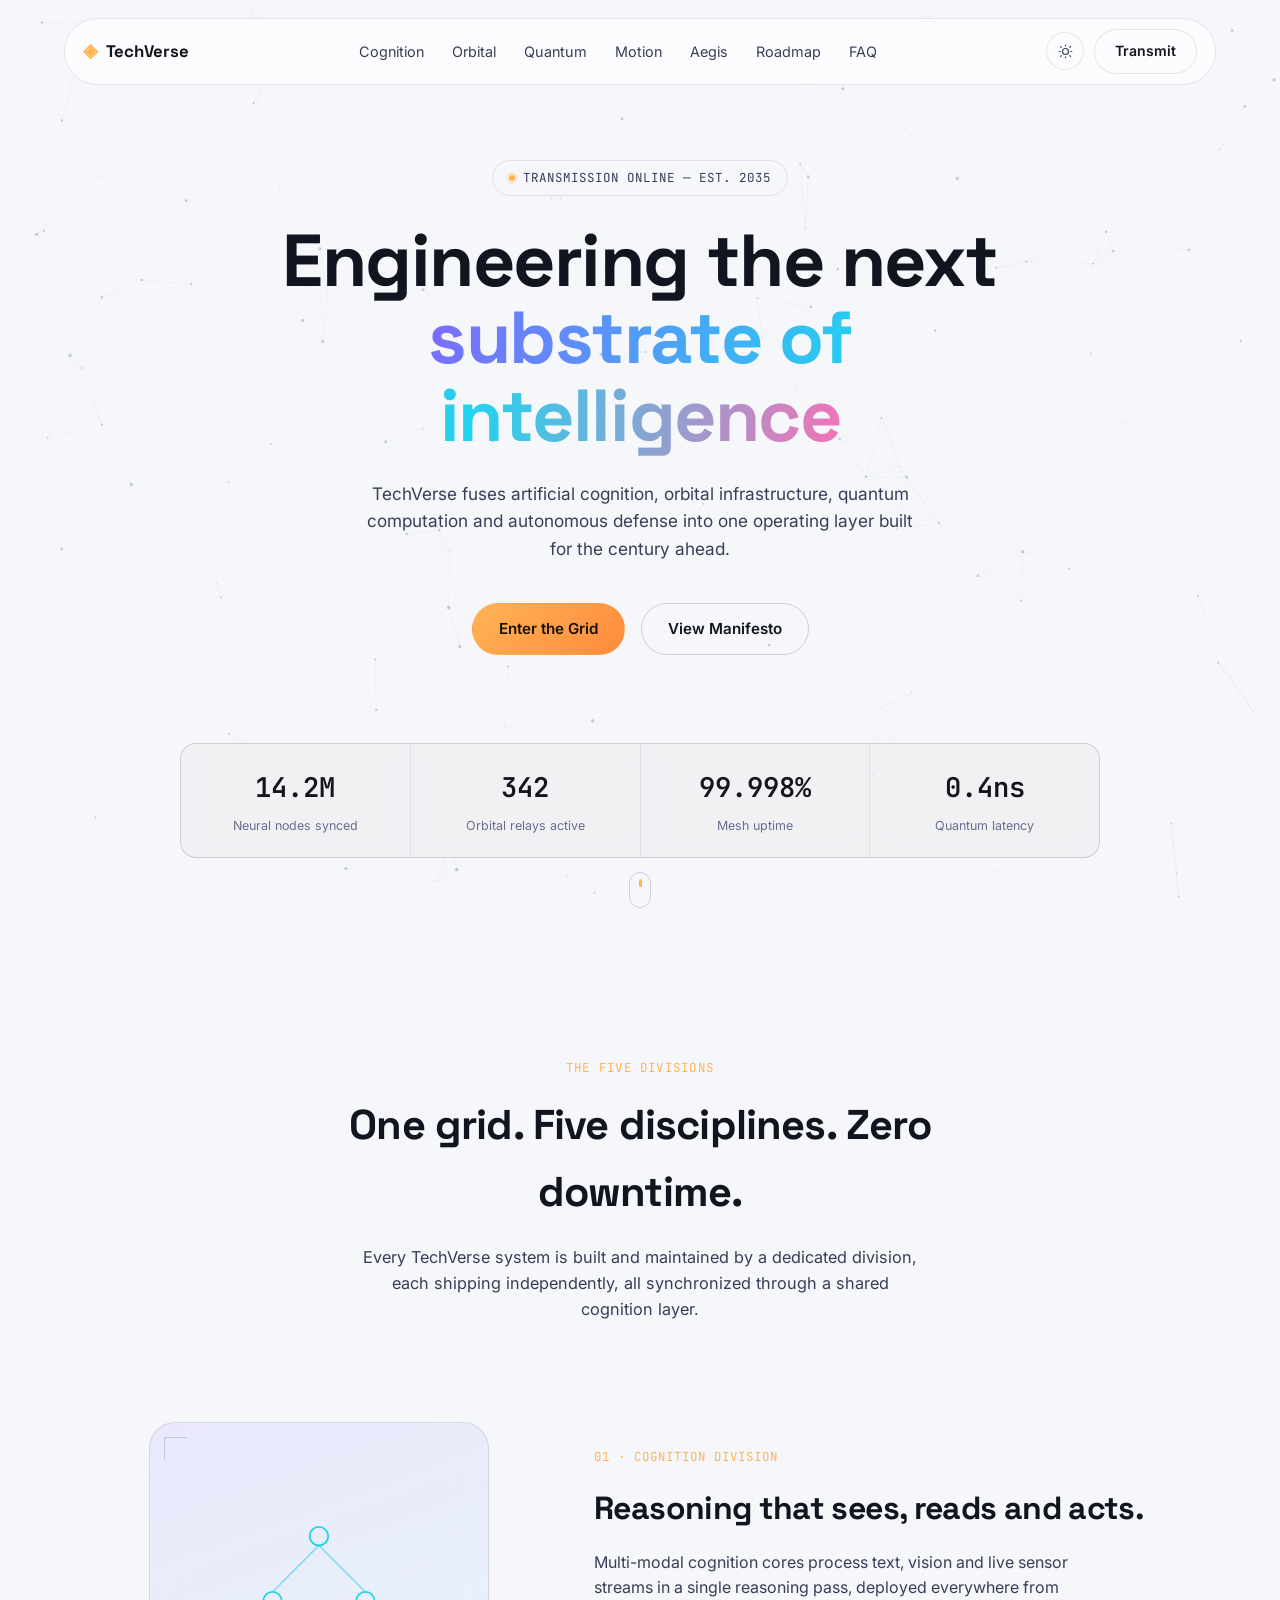
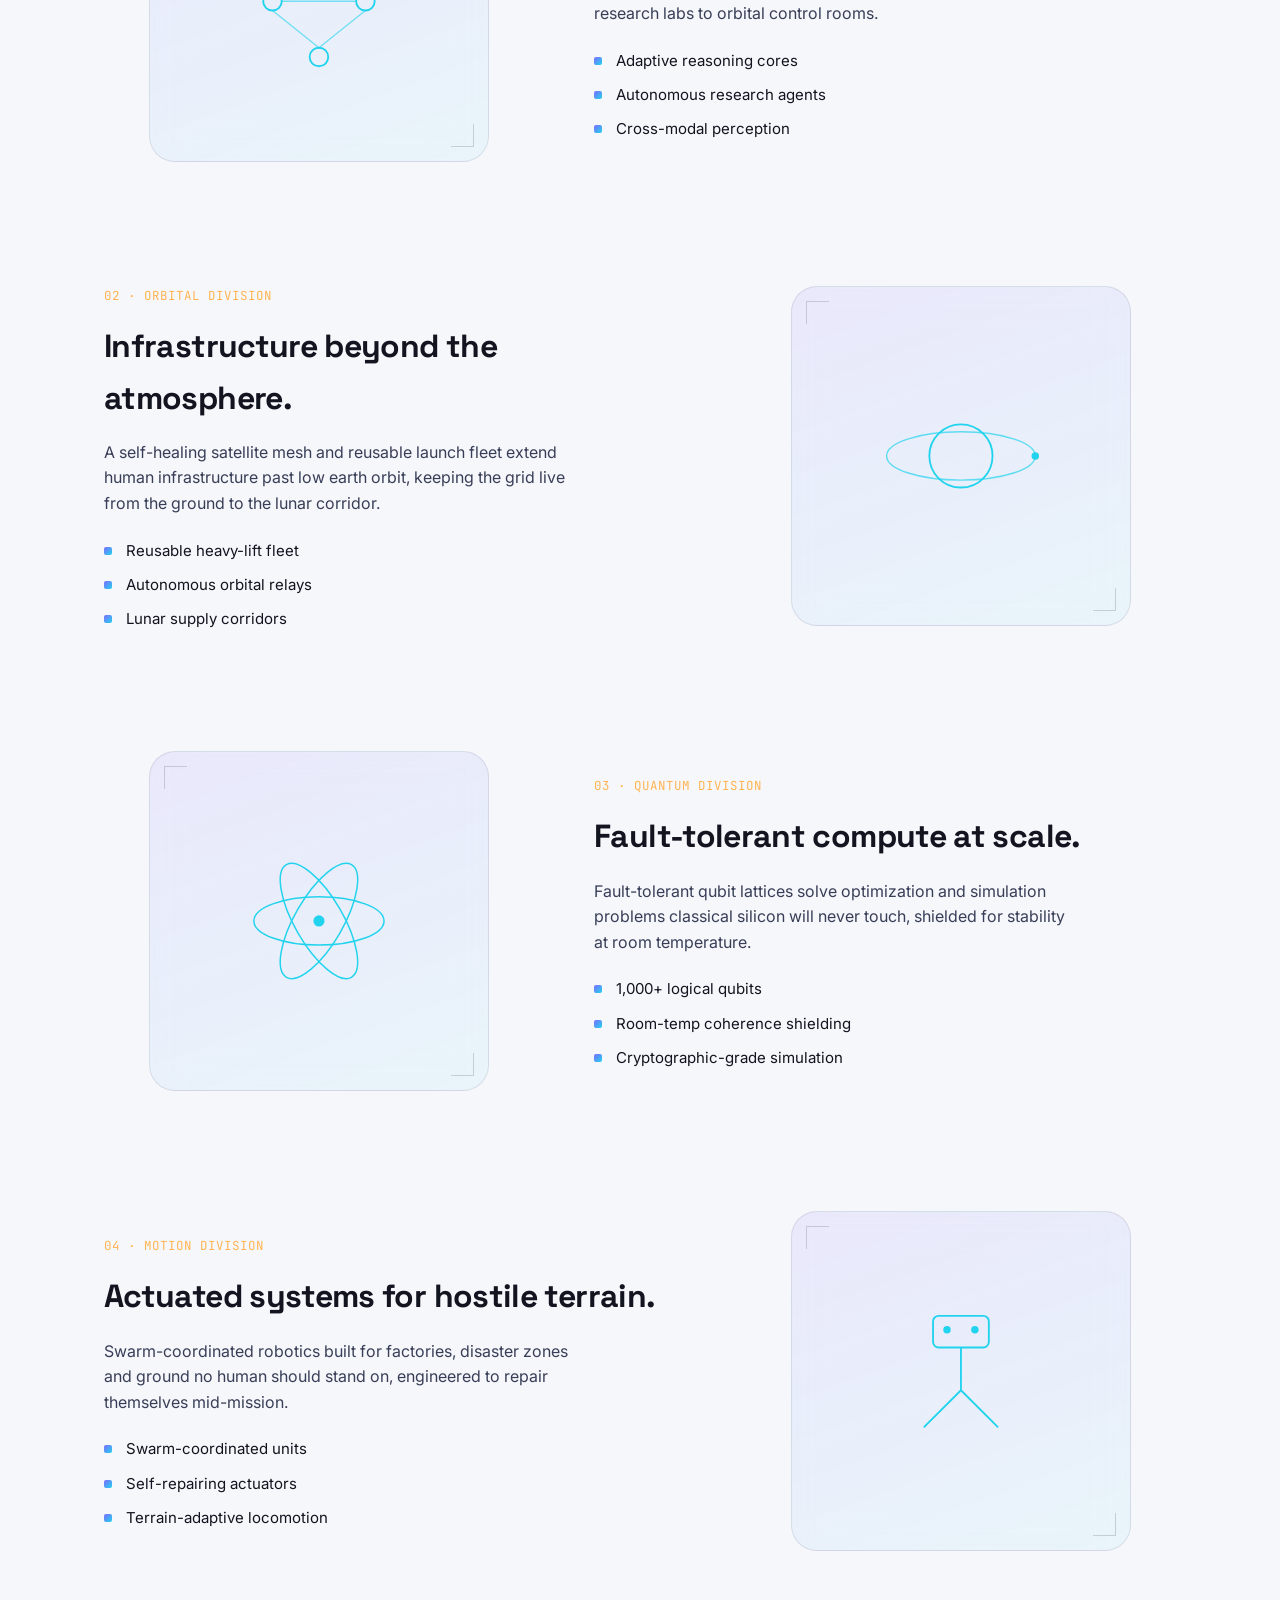
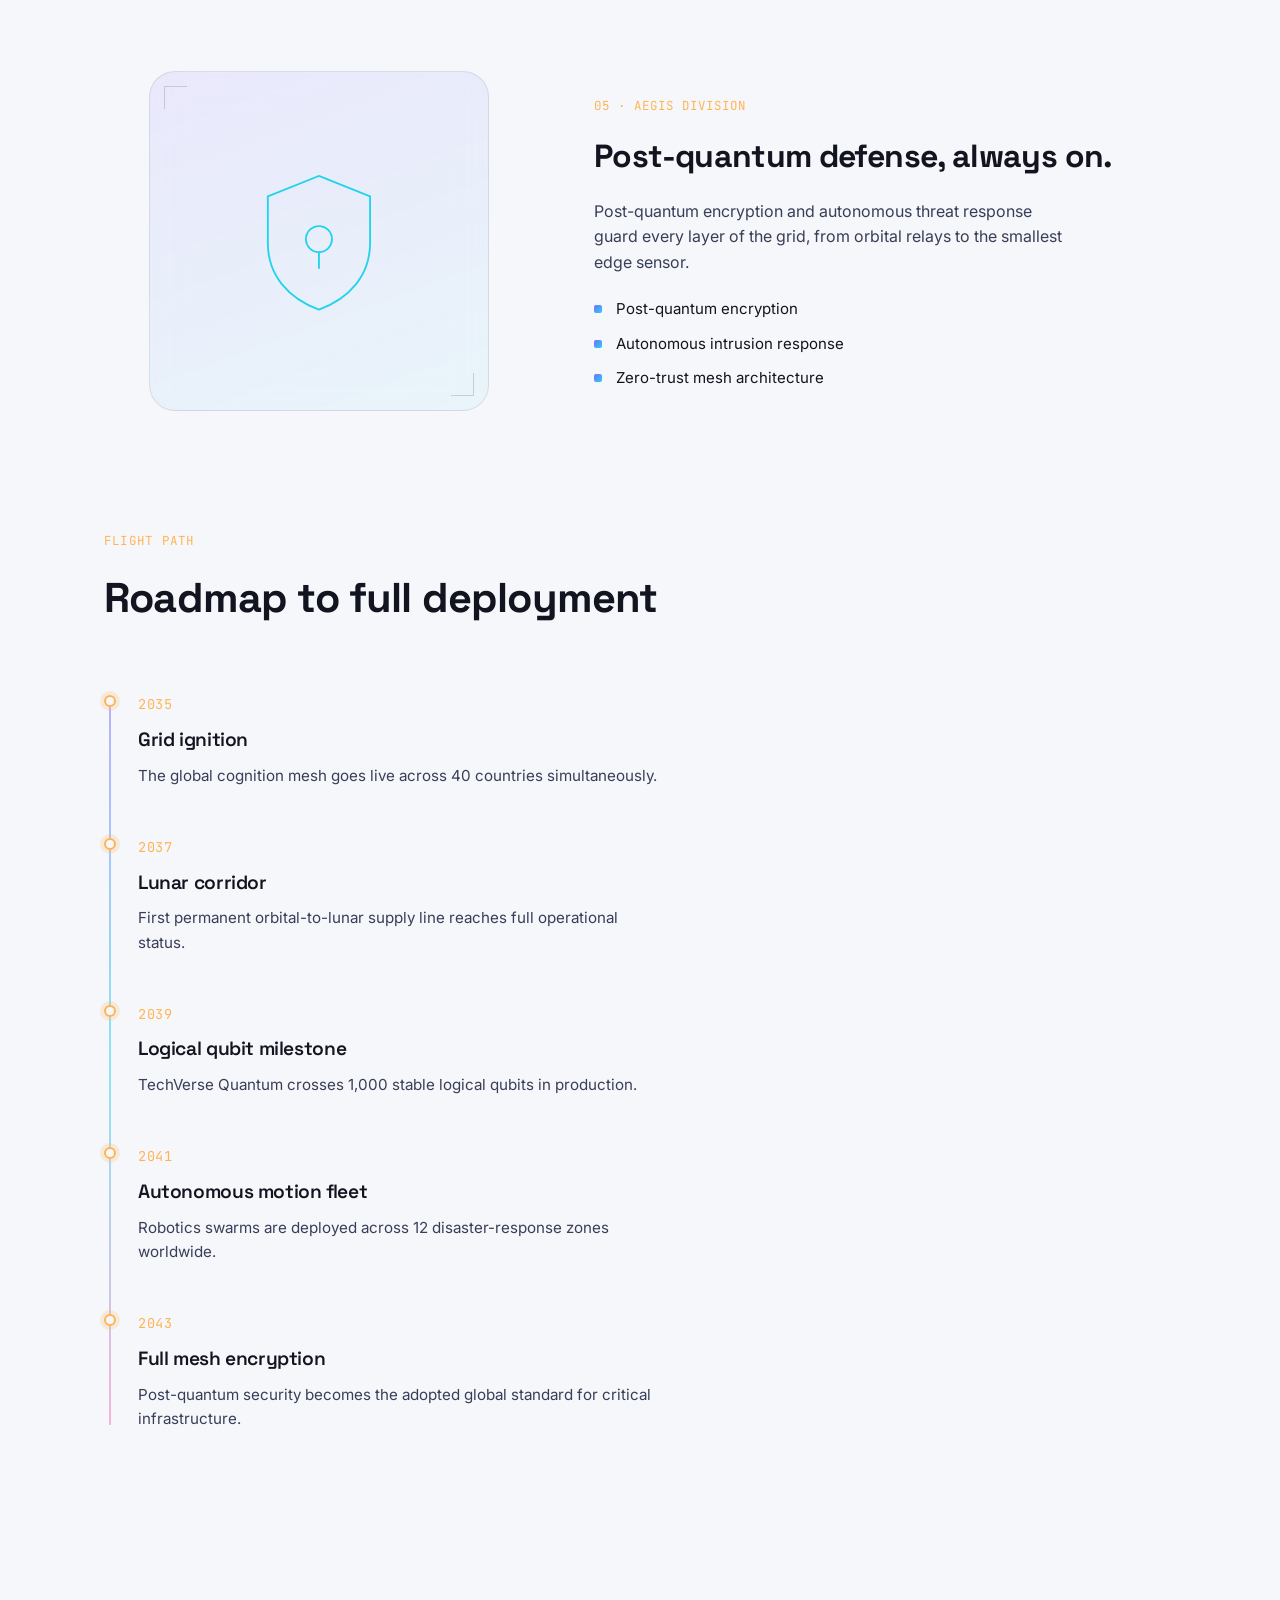
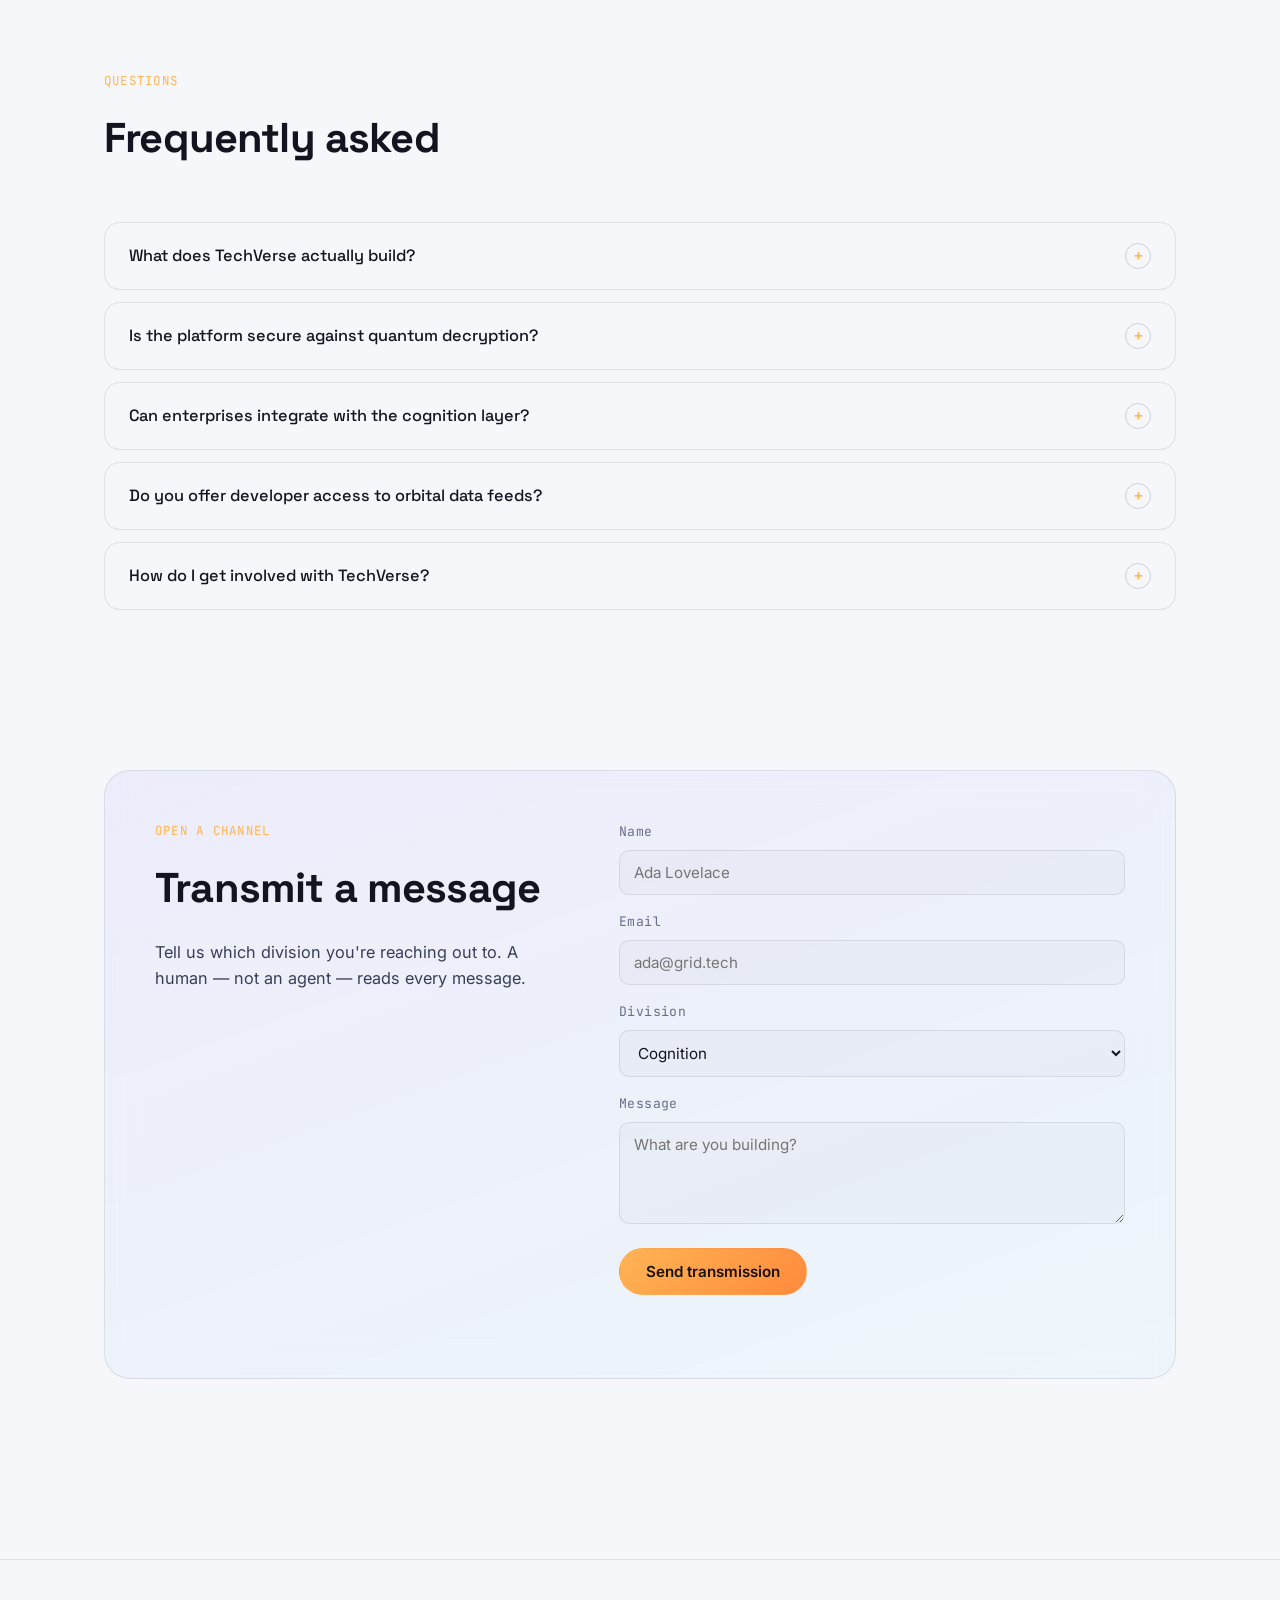
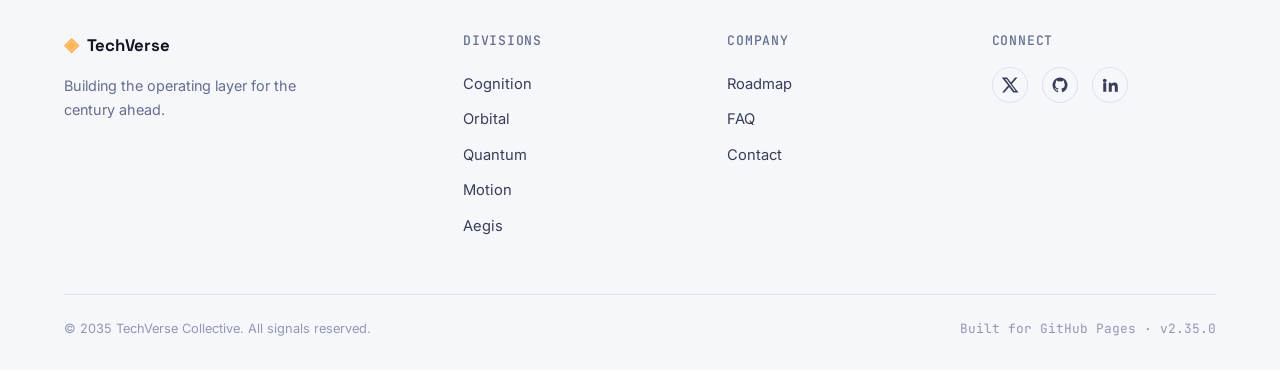
==== index.html @ e056f59a "Add files via upload" ====
<!DOCTYPE html>
<html lang="en">
<head>
<meta charset="UTF-8">
<meta name="viewport" content="width=device-width, initial-scale=1.0">
<title>TechVerse — Engineering the Next Substrate of Intelligence</title>
<meta name="description" content="TechVerse fuses artificial cognition, orbital infrastructure, quantum computing, robotics and cybersecurity into a single operating layer for the century ahead.">

<link rel="icon" href="data:image/svg+xml,<svg xmlns=%22http://www.w3.org/2000/svg%22 viewBox=%220 0 100 100%22><text y=%22.9em%22 font-size=%2290%22>◈</text></svg>">

<link rel="preconnect" href="https://fonts.googleapis.com">
<link rel="preconnect" href="https://fonts.gstatic.com" crossorigin>
<link href="https://fonts.googleapis.com/css2?family=Space+Grotesk:wght@400;500;600;700&family=Inter:wght@400;500;600;700&family=JetBrains+Mono:wght@400;500;600&display=swap" rel="stylesheet">

<link rel="stylesheet" href="style.css">
</head>
<body>

<!-- Backdrop canvas for ambient constellation field -->
<canvas id="field-canvas"></canvas>

<!-- ===================== NAV ===================== -->
<header class="nav" id="nav">
  <div class="nav__inner">
    <a href="#top" class="nav__logo">
      <span class="nav__logo-mark">◈</span>
      <span>TechVerse</span>
    </a>

    <nav class="nav__links" id="navLinks">
      <a href="#ai">Cognition</a>
      <a href="#space">Orbital</a>
      <a href="#quantum">Quantum</a>
      <a href="#robotics">Motion</a>
      <a href="#cyber">Aegis</a>
      <a href="#timeline">Roadmap</a>
      <a href="#faq">FAQ</a>
    </nav>

    <div class="nav__actions">
      <button class="theme-toggle" id="themeToggle" aria-label="Toggle light and dark mode" aria-pressed="false">
        <svg class="icon-sun" viewBox="0 0 24 24" fill="none" stroke="currentColor" stroke-width="1.6"><circle cx="12" cy="12" r="4.2"/><path d="M12 2.5v2.6M12 18.9v2.6M4.6 4.6l1.8 1.8M17.6 17.6l1.8 1.8M2.5 12h2.6M18.9 12h2.6M4.6 19.4l1.8-1.8M17.6 6.4l1.8-1.8"/></svg>
        <svg class="icon-moon" viewBox="0 0 24 24" fill="none" stroke="currentColor" stroke-width="1.6"><path d="M20 14.5A8.5 8.5 0 1 1 9.5 4a7 7 0 0 0 10.5 10.5Z"/></svg>
      </button>
      <a href="#contact" class="btn btn--ghost nav__cta">Transmit</a>
      <button class="nav__burger" id="navBurger" aria-label="Open menu" aria-expanded="false">
        <span></span><span></span><span></span>
      </button>
    </div>
  </div>
</header>

<main id="top">

  <!-- ===================== HERO ===================== -->
  <section class="hero" id="hero">
    <div class="hero__inner">
      <p class="eyebrow" data-reveal>
        <span class="eyebrow__dot"></span> Transmission online — Est. 2035
      </p>
      <h1 class="hero__title" data-reveal>
        Engineering the next<br>
        <span class="hero__title-grad">substrate of intelligence</span>
      </h1>
      <p class="hero__sub" data-reveal>
        TechVerse fuses artificial cognition, orbital infrastructure, quantum
        computation and autonomous defense into one operating layer built
        for the century ahead.
      </p>
      <div class="hero__cta-row" data-reveal>
        <a href="#contact" class="btn btn--primary">Enter the Grid</a>
        <a href="#timeline" class="btn btn--outline">View Manifesto</a>
      </div>
    </div>

    <div class="readout" data-reveal aria-label="Live network statistics">
      <div class="readout__item">
        <span class="readout__value" data-counter data-target="14.2" data-decimals="1" data-suffix="M">0</span>
        <span class="readout__label">Neural nodes synced</span>
      </div>
      <div class="readout__item">
        <span class="readout__value" data-counter data-target="342" data-suffix="">0</span>
        <span class="readout__label">Orbital relays active</span>
      </div>
      <div class="readout__item">
        <span class="readout__value" data-counter data-target="99.998" data-decimals="3" data-suffix="%">0</span>
        <span class="readout__label">Mesh uptime</span>
      </div>
      <div class="readout__item">
        <span class="readout__value" data-counter data-target="0.4" data-decimals="1" data-suffix="ns">0</span>
        <span class="readout__label">Quantum latency</span>
      </div>
    </div>

    <a href="#ai" class="scroll-cue" aria-label="Scroll to content"><span></span></a>
  </section>

  <!-- ===================== DIVISIONS INTRO ===================== -->
  <section class="section section--intro">
    <p class="section__eyebrow" data-reveal>The five divisions</p>
    <h2 class="section__title" data-reveal>One grid. Five disciplines. Zero downtime.</h2>
    <p class="section__desc" data-reveal>
      Every TechVerse system is built and maintained by a dedicated division,
      each shipping independently, all synchronized through a shared
      cognition layer.
    </p>
  </section>

  <!-- ===================== AI ===================== -->
  <section class="division" id="ai">
    <div class="division__media" data-reveal aria-hidden="true">
      <div class="hud-frame">
        <svg viewBox="0 0 200 200" class="hud-icon">
          <circle cx="100" cy="40" r="10" stroke="currentColor" fill="none" stroke-width="2"/>
          <circle cx="50" cy="110" r="10" stroke="currentColor" fill="none" stroke-width="2"/>
          <circle cx="150" cy="110" r="10" stroke="currentColor" fill="none" stroke-width="2"/>
          <circle cx="100" cy="170" r="10" stroke="currentColor" fill="none" stroke-width="2"/>
          <path d="M100 50 L50 100 M100 50 L150 100 M50 120 L100 160 M150 120 L100 160 M60 110 L140 110" stroke="currentColor" stroke-width="1.5" opacity="0.6"/>
        </svg>
      </div>
    </div>
    <div class="division__content" data-reveal>
      <span class="division__tag">01 · Cognition Division</span>
      <h3 class="division__title">Reasoning that sees, reads and acts.</h3>
      <p class="division__desc">
        Multi-modal cognition cores process text, vision and live sensor
        streams in a single reasoning pass, deployed everywhere from
        research labs to orbital control rooms.
      </p>
      <ul class="division__list">
        <li>Adaptive reasoning cores</li>
        <li>Autonomous research agents</li>
        <li>Cross-modal perception</li>
      </ul>
    </div>
  </section>

  <!-- ===================== SPACE ===================== -->
  <section class="division division--reverse" id="space">
    <div class="division__media" data-reveal aria-hidden="true">
      <div class="hud-frame">
        <svg viewBox="0 0 200 200" class="hud-icon">
          <circle cx="100" cy="100" r="34" stroke="currentColor" fill="none" stroke-width="2"/>
          <ellipse cx="100" cy="100" rx="80" ry="26" stroke="currentColor" fill="none" stroke-width="1.5" opacity="0.7"/>
          <circle cx="180" cy="100" r="4" fill="currentColor"/>
        </svg>
      </div>
    </div>
    <div class="division__content" data-reveal>
      <span class="division__tag">02 · Orbital Division</span>
      <h3 class="division__title">Infrastructure beyond the atmosphere.</h3>
      <p class="division__desc">
        A self-healing satellite mesh and reusable launch fleet extend
        human infrastructure past low earth orbit, keeping the grid live
        from the ground to the lunar corridor.
      </p>
      <ul class="division__list">
        <li>Reusable heavy-lift fleet</li>
        <li>Autonomous orbital relays</li>
        <li>Lunar supply corridors</li>
      </ul>
    </div>
  </section>

  <!-- ===================== QUANTUM ===================== -->
  <section class="division" id="quantum">
    <div class="division__media" data-reveal aria-hidden="true">
      <div class="hud-frame">
        <svg viewBox="0 0 200 200" class="hud-icon">
          <circle cx="100" cy="100" r="6" fill="currentColor"/>
          <ellipse cx="100" cy="100" rx="70" ry="26" stroke="currentColor" fill="none" stroke-width="1.6"/>
          <ellipse cx="100" cy="100" rx="70" ry="26" stroke="currentColor" fill="none" stroke-width="1.6" transform="rotate(60 100 100)"/>
          <ellipse cx="100" cy="100" rx="70" ry="26" stroke="currentColor" fill="none" stroke-width="1.6" transform="rotate(120 100 100)"/>
        </svg>
      </div>
    </div>
    <div class="division__content" data-reveal>
      <span class="division__tag">03 · Quantum Division</span>
      <h3 class="division__title">Fault-tolerant compute at scale.</h3>
      <p class="division__desc">
        Fault-tolerant qubit lattices solve optimization and simulation
        problems classical silicon will never touch, shielded for
        stability at room temperature.
      </p>
      <ul class="division__list">
        <li>1,000+ logical qubits</li>
        <li>Room-temp coherence shielding</li>
        <li>Cryptographic-grade simulation</li>
      </ul>
    </div>
  </section>

  <!-- ===================== ROBOTICS ===================== -->
  <section class="division division--reverse" id="robotics">
    <div class="division__media" data-reveal aria-hidden="true">
      <div class="hud-frame">
        <svg viewBox="0 0 200 200" class="hud-icon">
          <rect x="70" y="30" width="60" height="34" rx="6" stroke="currentColor" fill="none" stroke-width="2"/>
          <line x1="100" y1="64" x2="100" y2="110" stroke="currentColor" stroke-width="2"/>
          <line x1="100" y1="110" x2="60" y2="150" stroke="currentColor" stroke-width="2"/>
          <line x1="100" y1="110" x2="140" y2="150" stroke="currentColor" stroke-width="2"/>
          <circle cx="85" cy="45" r="4" fill="currentColor"/>
          <circle cx="115" cy="45" r="4" fill="currentColor"/>
        </svg>
      </div>
    </div>
    <div class="division__content" data-reveal>
      <span class="division__tag">04 · Motion Division</span>
      <h3 class="division__title">Actuated systems for hostile terrain.</h3>
      <p class="division__desc">
        Swarm-coordinated robotics built for factories, disaster zones and
        ground no human should stand on, engineered to repair themselves
        mid-mission.
      </p>
      <ul class="division__list">
        <li>Swarm-coordinated units</li>
        <li>Self-repairing actuators</li>
        <li>Terrain-adaptive locomotion</li>
      </ul>
    </div>
  </section>

  <!-- ===================== CYBER ===================== -->
  <section class="division" id="cyber">
    <div class="division__media" data-reveal aria-hidden="true">
      <div class="hud-frame">
        <svg viewBox="0 0 200 200" class="hud-icon">
          <path d="M100 30 L155 52 V102 C155 138 132 162 100 174 C68 162 45 138 45 102 V52 Z" stroke="currentColor" fill="none" stroke-width="2"/>
          <circle cx="100" cy="98" r="14" stroke="currentColor" fill="none" stroke-width="2"/>
          <line x1="100" y1="112" x2="100" y2="130" stroke="currentColor" stroke-width="2"/>
        </svg>
      </div>
    </div>
    <div class="division__content" data-reveal>
      <span class="division__tag">05 · Aegis Division</span>
      <h3 class="division__title">Post-quantum defense, always on.</h3>
      <p class="division__desc">
        Post-quantum encryption and autonomous threat response guard every
        layer of the grid, from orbital relays to the smallest edge
        sensor.
      </p>
      <ul class="division__list">
        <li>Post-quantum encryption</li>
        <li>Autonomous intrusion response</li>
        <li>Zero-trust mesh architecture</li>
      </ul>
    </div>
  </section>

  <!-- ===================== TIMELINE ===================== -->
  <section class="section timeline-section" id="timeline">
    <p class="section__eyebrow" data-reveal>Flight path</p>
    <h2 class="section__title" data-reveal>Roadmap to full deployment</h2>

    <div class="timeline">
      <div class="timeline__line" aria-hidden="true"></div>

      <div class="timeline__item" data-reveal>
        <div class="timeline__node"></div>
        <span class="timeline__year">2035</span>
        <h3 class="timeline__title">Grid ignition</h3>
        <p class="timeline__desc">The global cognition mesh goes live across 40 countries simultaneously.</p>
      </div>

      <div class="timeline__item" data-reveal>
        <div class="timeline__node"></div>
        <span class="timeline__year">2037</span>
        <h3 class="timeline__title">Lunar corridor</h3>
        <p class="timeline__desc">First permanent orbital-to-lunar supply line reaches full operational status.</p>
      </div>

      <div class="timeline__item" data-reveal>
        <div class="timeline__node"></div>
        <span class="timeline__year">2039</span>
        <h3 class="timeline__title">Logical qubit milestone</h3>
        <p class="timeline__desc">TechVerse Quantum crosses 1,000 stable logical qubits in production.</p>
      </div>

      <div class="timeline__item" data-reveal>
        <div class="timeline__node"></div>
        <span class="timeline__year">2041</span>
        <h3 class="timeline__title">Autonomous motion fleet</h3>
        <p class="timeline__desc">Robotics swarms are deployed across 12 disaster-response zones worldwide.</p>
      </div>

      <div class="timeline__item" data-reveal>
        <div class="timeline__node"></div>
        <span class="timeline__year">2043</span>
        <h3 class="timeline__title">Full mesh encryption</h3>
        <p class="timeline__desc">Post-quantum security becomes the adopted global standard for critical infrastructure.</p>
      </div>
    </div>
  </section>

  <!-- ===================== FAQ ===================== -->
  <section class="section faq-section" id="faq">
    <p class="section__eyebrow" data-reveal>Questions</p>
    <h2 class="section__title" data-reveal>Frequently asked</h2>

    <div class="faq-list" data-reveal>
      <div class="faq-item">
        <button class="faq-item__q">
          <span>What does TechVerse actually build?</span>
          <span class="faq-item__icon">+</span>
        </button>
        <div class="faq-item__a">
          <p>Five product divisions — cognition systems, orbital infrastructure, quantum compute, robotics and autonomous cybersecurity — unified under one shared operating mesh.</p>
        </div>
      </div>

      <div class="faq-item">
        <button class="faq-item__q">
          <span>Is the platform secure against quantum decryption?</span>
          <span class="faq-item__icon">+</span>
        </button>
        <div class="faq-item__a">
          <p>Yes. Every layer of the grid runs on post-quantum cryptographic standards, monitored continuously by the Aegis Division's autonomous response systems.</p>
        </div>
      </div>

      <div class="faq-item">
        <button class="faq-item__q">
          <span>Can enterprises integrate with the cognition layer?</span>
          <span class="faq-item__icon">+</span>
        </button>
        <div class="faq-item__a">
          <p>Enterprise integration is available through a dedicated onboarding track. Reach out through the contact form below and a division lead will follow up.</p>
        </div>
      </div>

      <div class="faq-item">
        <button class="faq-item__q">
          <span>Do you offer developer access to orbital data feeds?</span>
          <span class="faq-item__icon">+</span>
        </button>
        <div class="faq-item__a">
          <p>Selected orbital telemetry feeds are opened to research partners on a rolling basis. Include your use case in the message field when you contact us.</p>
        </div>
      </div>

      <div class="faq-item">
        <button class="faq-item__q">
          <span>How do I get involved with TechVerse?</span>
          <span class="faq-item__icon">+</span>
        </button>
        <div class="faq-item__a">
          <p>Start with the transmission form below. Tell us which division interests you most and someone from that team will respond directly.</p>
        </div>
      </div>
    </div>
  </section>

  <!-- ===================== CONTACT ===================== -->
  <section class="section contact-section" id="contact">
    <div class="contact-card" data-reveal>
      <div class="contact-card__intro">
        <p class="section__eyebrow">Open a channel</p>
        <h2 class="section__title">Transmit a message</h2>
        <p class="section__desc">
          Tell us which division you're reaching out to. A human — not an
          agent — reads every message.
        </p>
      </div>

      <form class="contact-form" id="contactForm" novalidate>
        <div class="form-row">
          <label for="name">Name</label>
          <input type="text" id="name" name="name" placeholder="Ada Lovelace" required>
        </div>
        <div class="form-row">
          <label for="email">Email</label>
          <input type="email" id="email" name="email" placeholder="ada@grid.tech" required>
        </div>
        <div class="form-row">
          <label for="division">Division</label>
          <select id="division" name="division">
            <option>Cognition</option>
            <option>Orbital</option>
            <option>Quantum</option>
            <option>Motion</option>
            <option>Aegis</option>
            <option>General inquiry</option>
          </select>
        </div>
        <div class="form-row">
          <label for="message">Message</label>
          <textarea id="message" name="message" rows="4" placeholder="What are you building?" required></textarea>
        </div>
        <button type="submit" class="btn btn--primary contact-form__submit">
          <span class="btn__label">Send transmission</span>
        </button>
        <p class="contact-form__status" id="formStatus" role="status" aria-live="polite"></p>
      </form>
    </div>
  </section>

</main>

<!-- ===================== FOOTER ===================== -->
<footer class="footer">
  <div class="footer__top">
    <div class="footer__brand">
      <a href="#top" class="nav__logo">
        <span class="nav__logo-mark">◈</span>
        <span>TechVerse</span>
      </a>
      <p>Building the operating layer for the century ahead.</p>
    </div>

    <div class="footer__col">
      <h4>Divisions</h4>
      <a href="#ai">Cognition</a>
      <a href="#space">Orbital</a>
      <a href="#quantum">Quantum</a>
      <a href="#robotics">Motion</a>
      <a href="#cyber">Aegis</a>
    </div>

    <div class="footer__col">
      <h4>Company</h4>
      <a href="#timeline">Roadmap</a>
      <a href="#faq">FAQ</a>
      <a href="#contact">Contact</a>
    </div>

    <div class="footer__col">
      <h4>Connect</h4>
      <div class="footer__socials">
        <a href="#" aria-label="X / Twitter">
          <svg viewBox="0 0 24 24" width="18" height="18" fill="currentColor"><path d="M18.9 2H22l-7.6 8.7L23.3 22h-7l-5.5-7.2L4.5 22H1.4l8.1-9.3L1 2h7.2l5 6.6L18.9 2Zm-1.2 18h1.7L7.4 3.9H5.6L17.7 20Z"/></svg>
        </a>
        <a href="#" aria-label="GitHub">
          <svg viewBox="0 0 24 24" width="18" height="18" fill="currentColor"><path d="M12 2a10 10 0 0 0-3.16 19.5c.5.1.68-.22.68-.48v-1.7c-2.78.6-3.37-1.34-3.37-1.34-.46-1.16-1.11-1.47-1.11-1.47-.9-.62.07-.6.07-.6 1 .07 1.53 1.03 1.53 1.03.9 1.52 2.34 1.08 2.91.83.09-.65.35-1.08.63-1.33-2.22-.25-4.56-1.11-4.56-4.94 0-1.09.39-1.98 1.03-2.68-.1-.26-.45-1.28.1-2.66 0 0 .84-.27 2.75 1.02a9.6 9.6 0 0 1 5 0c1.91-1.3 2.75-1.02 2.75-1.02.55 1.38.2 2.4.1 2.66.64.7 1.03 1.6 1.03 2.68 0 3.84-2.35 4.68-4.58 4.93.36.31.68.92.68 1.85v2.75c0 .27.18.58.69.48A10 10 0 0 0 12 2Z"/></svg>
        </a>
        <a href="#" aria-label="LinkedIn">
          <svg viewBox="0 0 24 24" width="18" height="18" fill="currentColor"><path d="M4.98 3.5a2.5 2.5 0 1 1 0 5 2.5 2.5 0 0 1 0-5ZM3 9h4v12H3V9Zm7 0h3.8v1.7h.05c.53-1 1.83-2 3.77-2 4.03 0 4.78 2.65 4.78 6.1V21h-4v-5.6c0-1.34-.02-3.06-1.87-3.06-1.87 0-2.16 1.46-2.16 2.96V21h-4V9Z"/></svg>
        </a>
      </div>
    </div>
  </div>

  <div class="footer__bottom">
    <span>© 2035 TechVerse Collective. All signals reserved.</span>
    <span class="mono">Built for GitHub Pages · v2.35.0</span>
  </div>
</footer>

<script src="script.js"></script>
</body>
</html>
---- style.css ----
/* =========================================================
   TechVerse — Design tokens
   Palette: near-black void base, indigo→cyan→pink aurora
   gradient reserved for signature moments, warm amber signal
   accent for actions.
   Type: Space Grotesk (display) / Inter (body) / JetBrains Mono (data)
   ========================================================= */

:root {
  /* --- surfaces --- */
  --bg-void: #06070c;
  --bg-void-2: #0a0d18;
  --bg-surface: #0e1220;
  --bg-surface-2: #131829;
  --border-soft: rgba(148, 163, 200, 0.14);
  --border-strong: rgba(148, 163, 200, 0.28);

  /* --- ink --- */
  --ink-100: #f4f6fc;
  --ink-300: #c3cadf;
  --ink-400: #8b93ad;
  --ink-600: #5b6280;

  /* --- aurora signature gradient --- */
  --aurora-1: #7c6bff;
  --aurora-2: #22d3ee;
  --aurora-3: #f472b6;

  /* --- signal accent (CTAs, highlights) --- */
  --signal: #ffb454;
  --signal-dim: #ffb45433;

  --radius-s: 10px;
  --radius-m: 16px;
  --radius-l: 26px;

  --ease: cubic-bezier(.16,.84,.44,1);
  --dur-s: .25s;
  --dur-m: .6s;

  --font-display: 'Space Grotesk', sans-serif;
  --font-body: 'Inter', sans-serif;
  --font-mono: 'JetBrains Mono', monospace;

  color-scheme: dark;
}

/* Light mode overrides */
body.light-mode {
  --bg-void: #f6f7fb;
  --bg-void-2: #eef0f8;
  --bg-surface: #ffffff;
  --bg-surface-2: #f2f3fa;
  --border-soft: rgba(30, 34, 60, 0.1);
  --border-strong: rgba(30, 34, 60, 0.18);
  --ink-100: #12141f;
  --ink-300: #383e57;
  --ink-400: #666e8c;
  --ink-600: #9198b3;
  color-scheme: light;
}

* { box-sizing: border-box; }

html {
  scroll-behavior: smooth;
}

@media (prefers-reduced-motion: reduce) {
  html { scroll-behavior: auto; }
  * { animation-duration: .001ms !important; animation-iteration-count: 1 !important; transition-duration: .001ms !important; }
}

body {
  margin: 0;
  background: var(--bg-void);
  color: var(--ink-100);
  font-family: var(--font-body);
  line-height: 1.6;
  -webkit-font-smoothing: antialiased;
  overflow-x: hidden;
  transition: background var(--dur-m) var(--ease), color var(--dur-m) var(--ease);
}

h1, h2, h3, h4 {
  font-family: var(--font-display);
  margin: 0;
  letter-spacing: -0.02em;
  color: var(--ink-100);
}

p { margin: 0; }
ul { margin: 0; padding: 0; list-style: none; }
a { color: inherit; text-decoration: none; }
button { font-family: inherit; cursor: pointer; }

.mono { font-family: var(--font-mono); }

/* background ambient canvas */
#field-canvas {
  position: fixed;
  inset: 0;
  width: 100%;
  height: 100%;
  z-index: 0;
  opacity: .55;
  pointer-events: none;
}

main, .nav, .footer { position: relative; z-index: 1; }

/* =========================================================
   Buttons
   ========================================================= */
.btn {
  display: inline-flex;
  align-items: center;
  justify-content: center;
  gap: 8px;
  padding: 13px 26px;
  border-radius: 999px;
  font-weight: 600;
  font-size: 0.95rem;
  border: 1px solid transparent;
  transition: transform var(--dur-s) var(--ease), box-shadow var(--dur-s) var(--ease), background var(--dur-s) var(--ease), border-color var(--dur-s) var(--ease);
  white-space: nowrap;
}
.btn--primary {
  background: linear-gradient(135deg, var(--signal), #ff8a3d);
  color: #1a1200;
}
.btn--primary:hover {
  transform: translateY(-2px);
  box-shadow: 0 10px 30px -8px var(--signal-dim);
}
.btn--outline {
  border-color: var(--border-strong);
  color: var(--ink-100);
  background: transparent;
}
.btn--outline:hover {
  border-color: var(--signal);
  color: var(--signal);
  transform: translateY(-2px);
}
.btn--ghost {
  background: rgba(255,255,255,0.04);
  border: 1px solid var(--border-soft);
  padding: 10px 20px;
  font-size: 0.88rem;
}
.btn--ghost:hover { border-color: var(--border-strong); }

/* =========================================================
   Nav
   ========================================================= */
.nav {
  position: fixed;
  top: 0; left: 0; right: 0;
  z-index: 100;
  padding: 18px 5vw;
  display: flex;
  justify-content: center;
  transition: padding var(--dur-s) var(--ease);
}
.nav__inner {
  width: 100%;
  max-width: 1200px;
  display: flex;
  align-items: center;
  justify-content: space-between;
  padding: 10px 18px;
  border-radius: 999px;
  background: rgba(14, 18, 32, 0.55);
  border: 1px solid var(--border-soft);
  backdrop-filter: blur(18px) saturate(140%);
  -webkit-backdrop-filter: blur(18px) saturate(140%);
  transition: background var(--dur-s) var(--ease), border-color var(--dur-s) var(--ease);
}
body.light-mode .nav__inner { background: rgba(255,255,255,0.65); }

.nav__logo {
  display: flex;
  align-items: center;
  gap: 8px;
  font-family: var(--font-display);
  font-weight: 700;
  font-size: 1.05rem;
}
.nav__logo-mark {
  color: var(--signal);
  font-size: 1.2rem;
}
.nav__links {
  display: flex;
  gap: 28px;
  font-size: 0.9rem;
  color: var(--ink-300);
}
.nav__links a { position: relative; padding: 4px 0; transition: color var(--dur-s) var(--ease); }
.nav__links a::after {
  content: '';
  position: absolute;
  left: 0; bottom: -2px;
  width: 0; height: 1.5px;
  background: var(--signal);
  transition: width var(--dur-s) var(--ease);
}
.nav__links a:hover { color: var(--ink-100); }
.nav__links a:hover::after { width: 100%; }

.nav__actions { display: flex; align-items: center; gap: 10px; }

.theme-toggle {
  width: 38px; height: 38px;
  border-radius: 50%;
  border: 1px solid var(--border-soft);
  background: rgba(255,255,255,0.03);
  display: flex; align-items: center; justify-content: center;
  color: var(--ink-300);
  transition: border-color var(--dur-s) var(--ease), color var(--dur-s) var(--ease);
}
.theme-toggle:hover { color: var(--signal); border-color: var(--signal); }
.theme-toggle svg { width: 17px; height: 17px; position: absolute; transition: opacity var(--dur-s) var(--ease), transform var(--dur-s) var(--ease); }
.theme-toggle .icon-moon { opacity: 1; transform: scale(1); }
.theme-toggle .icon-sun { opacity: 0; transform: scale(.5) rotate(-40deg); }
body.light-mode .theme-toggle .icon-moon { opacity: 0; transform: scale(.5) rotate(40deg); }
body.light-mode .theme-toggle .icon-sun { opacity: 1; transform: scale(1) rotate(0); }

.nav__burger {
  display: none;
  width: 38px; height: 38px;
  border-radius: 50%;
  border: 1px solid var(--border-soft);
  background: transparent;
  flex-direction: column;
  align-items: center;
  justify-content: center;
  gap: 4px;
}
.nav__burger span {
  width: 15px; height: 1.5px;
  background: var(--ink-100);
  transition: transform var(--dur-s) var(--ease), opacity var(--dur-s) var(--ease);
}
.nav__burger.is-open span:nth-child(1) { transform: translateY(5.5px) rotate(45deg); }
.nav__burger.is-open span:nth-child(2) { opacity: 0; }
.nav__burger.is-open span:nth-child(3) { transform: translateY(-5.5px) rotate(-45deg); }

/* =========================================================
   Hero
   ========================================================= */
.hero {
  position: relative;
  min-height: 100vh;
  display: flex;
  flex-direction: column;
  align-items: center;
  justify-content: center;
  padding: 160px 5vw 80px;
  text-align: center;
}
.hero__inner { max-width: 780px; }

.eyebrow {
  display: inline-flex;
  align-items: center;
  gap: 8px;
  font-family: var(--font-mono);
  font-size: 0.78rem;
  letter-spacing: 0.08em;
  text-transform: uppercase;
  color: var(--ink-300);
  padding: 7px 16px;
  border: 1px solid var(--border-soft);
  border-radius: 999px;
  margin-bottom: 26px;
}
.eyebrow__dot {
  width: 6px; height: 6px;
  border-radius: 50%;
  background: var(--signal);
  box-shadow: 0 0 0 3px var(--signal-dim);
  animation: pulse 2.4s ease-in-out infinite;
}
@keyframes pulse {
  0%, 100% { opacity: 1; }
  50% { opacity: .4; }
}

.hero__title {
  font-size: clamp(2.4rem, 6.5vw, 4.6rem);
  line-height: 1.05;
  font-weight: 700;
}
.hero__title-grad {
  background: linear-gradient(100deg, var(--aurora-1), var(--aurora-2) 55%, var(--aurora-3));
  -webkit-background-clip: text;
  background-clip: text;
  color: transparent;
}
.hero__sub {
  margin: 26px auto 0;
  max-width: 560px;
  color: var(--ink-300);
  font-size: 1.08rem;
}
.hero__cta-row {
  margin-top: 40px;
  display: flex;
  gap: 16px;
  justify-content: center;
  flex-wrap: wrap;
}

/* readout / stat strip */
.readout {
  margin-top: 88px;
  display: grid;
  grid-template-columns: repeat(4, 1fr);
  gap: 1px;
  width: 100%;
  max-width: 920px;
  background: var(--border-soft);
  border: 1px solid var(--border-soft);
  border-radius: var(--radius-m);
  overflow: hidden;
}
.readout__item {
  background: rgba(14,18,32,0.5);
  backdrop-filter: blur(10px);
  padding: 22px 14px;
  display: flex;
  flex-direction: column;
  gap: 6px;
}
body.light-mode .readout__item { background: rgba(255,255,255,0.55); }
.readout__value {
  font-family: var(--font-mono);
  font-size: clamp(1.3rem, 2.4vw, 1.7rem);
  font-weight: 600;
  color: var(--ink-100);
}
.readout__label {
  font-size: 0.78rem;
  color: var(--ink-400);
}

.scroll-cue {
  position: absolute;
  bottom: 30px;
  left: 50%;
  transform: translateX(-50%);
  width: 22px; height: 36px;
  border: 1.5px solid var(--border-strong);
  border-radius: 999px;
  display: flex;
  justify-content: center;
  padding-top: 6px;
}
.scroll-cue span {
  width: 3px; height: 8px;
  border-radius: 2px;
  background: var(--signal);
  animation: scrollcue 1.8s ease-in-out infinite;
}
@keyframes scrollcue {
  0% { opacity: 0; transform: translateY(0); }
  30% { opacity: 1; }
  100% { opacity: 0; transform: translateY(10px); }
}

/* =========================================================
   Generic section header
   ========================================================= */
.section { padding: 120px 5vw; max-width: 1200px; margin: 0 auto; }
.section--intro { text-align: center; padding-bottom: 40px; }
.section__eyebrow {
  font-family: var(--font-mono);
  font-size: 0.78rem;
  letter-spacing: 0.1em;
  text-transform: uppercase;
  color: var(--signal);
  margin-bottom: 14px;
}
.section__title {
  font-size: clamp(1.8rem, 3.6vw, 2.6rem);
  font-weight: 700;
  max-width: 700px;
}
.section--intro .section__title { max-width: 640px; margin: 0 auto; }
.section__desc {
  margin-top: 18px;
  color: var(--ink-300);
  max-width: 560px;
  font-size: 1.02rem;
}
.section--intro .section__desc { margin-left: auto; margin-right: auto; }

/* =========================================================
   Divisions (glass cards, alternating media/content)
   ========================================================= */
.division {
  max-width: 1200px;
  margin: 0 auto;
  padding: 60px 5vw;
  display: grid;
  grid-template-columns: 0.85fr 1.15fr;
  gap: 60px;
  align-items: center;
  scroll-margin-top: 100px;
}
.division--reverse { direction: rtl; }
.division--reverse > * { direction: ltr; }

.division__media { display: flex; justify-content: center; }
.hud-frame {
  position: relative;
  width: 100%;
  max-width: 340px;
  aspect-ratio: 1;
  border-radius: var(--radius-l);
  background: linear-gradient(160deg, rgba(124,107,255,0.10), rgba(34,211,238,0.06));
  border: 1px solid var(--border-soft);
  backdrop-filter: blur(16px);
  display: flex;
  align-items: center;
  justify-content: center;
  color: var(--aurora-2);
  transition: transform var(--dur-m) var(--ease), border-color var(--dur-s) var(--ease);
}
.hud-frame::before, .hud-frame::after {
  content: '';
  position: absolute;
  width: 22px; height: 22px;
  border: 1.5px solid var(--border-strong);
  transition: border-color var(--dur-s) var(--ease);
}
.hud-frame::before { top: 14px; left: 14px; border-right: none; border-bottom: none; }
.hud-frame::after { bottom: 14px; right: 14px; border-left: none; border-top: none; }
.division:hover .hud-frame { transform: translateY(-6px); border-color: var(--border-strong); }
.division:hover .hud-frame::before,
.division:hover .hud-frame::after { border-color: var(--signal); }
.hud-icon { width: 55%; height: 55%; }

.division__tag {
  font-family: var(--font-mono);
  font-size: 0.78rem;
  letter-spacing: 0.08em;
  text-transform: uppercase;
  color: var(--signal);
}
.division__title {
  margin-top: 14px;
  font-size: clamp(1.5rem, 2.6vw, 2rem);
  font-weight: 700;
}
.division__desc {
  margin-top: 16px;
  color: var(--ink-300);
  max-width: 480px;
}
.division__list {
  margin-top: 22px;
  display: flex;
  flex-direction: column;
  gap: 10px;
}
.division__list li {
  position: relative;
  padding-left: 22px;
  font-size: 0.94rem;
  color: var(--ink-100);
}
.division__list li::before {
  content: '';
  position: absolute;
  left: 0; top: 8px;
  width: 8px; height: 8px;
  border-radius: 2px;
  background: linear-gradient(135deg, var(--aurora-1), var(--aurora-2));
}

/* =========================================================
   Timeline
   ========================================================= */
.timeline-section { padding-top: 60px; }
.timeline {
  position: relative;
  margin-top: 60px;
  padding-left: 34px;
}
.timeline__line {
  position: absolute;
  left: 5px; top: 6px; bottom: 6px;
  width: 2px;
  background: linear-gradient(180deg, var(--aurora-1), var(--aurora-2), var(--aurora-3));
  opacity: 0.5;
}
.timeline__item {
  position: relative;
  padding-bottom: 46px;
}
.timeline__item:last-child { padding-bottom: 0; }
.timeline__node {
  position: absolute;
  left: -34px; top: 4px;
  width: 12px; height: 12px;
  border-radius: 50%;
  background: var(--bg-void);
  border: 2px solid var(--signal);
  box-shadow: 0 0 0 4px var(--signal-dim);
}
.timeline__year {
  font-family: var(--font-mono);
  color: var(--signal);
  font-size: 0.85rem;
  letter-spacing: 0.05em;
}
.timeline__title {
  margin-top: 8px;
  font-size: 1.2rem;
  font-weight: 600;
}
.timeline__desc {
  margin-top: 8px;
  color: var(--ink-300);
  max-width: 520px;
  font-size: 0.95rem;
}

/* =========================================================
   FAQ
   ========================================================= */
.faq-list {
  margin-top: 50px;
  display: flex;
  flex-direction: column;
  gap: 12px;
}
.faq-item {
  border: 1px solid var(--border-soft);
  border-radius: var(--radius-m);
  background: rgba(255,255,255,0.02);
  overflow: hidden;
  transition: border-color var(--dur-s) var(--ease);
}
.faq-item:hover { border-color: var(--border-strong); }
.faq-item__q {
  width: 100%;
  display: flex;
  align-items: center;
  justify-content: space-between;
  gap: 20px;
  background: transparent;
  border: none;
  color: var(--ink-100);
  padding: 20px 24px;
  font-family: var(--font-display);
  font-size: 1.02rem;
  font-weight: 500;
  text-align: left;
}
.faq-item__icon {
  flex-shrink: 0;
  width: 26px; height: 26px;
  border-radius: 50%;
  border: 1px solid var(--border-strong);
  display: flex; align-items: center; justify-content: center;
  font-size: 1.1rem;
  color: var(--signal);
  transition: transform var(--dur-s) var(--ease);
}
.faq-item.is-open .faq-item__icon { transform: rotate(45deg); }
.faq-item__a {
  max-height: 0;
  overflow: hidden;
  transition: max-height var(--dur-m) var(--ease);
}
.faq-item__a p {
  padding: 0 24px 22px;
  color: var(--ink-300);
  font-size: 0.95rem;
  max-width: 640px;
}

/* =========================================================
   Contact
   ========================================================= */
.contact-section { padding-top: 40px; }
.contact-card {
  display: grid;
  grid-template-columns: 0.9fr 1.1fr;
  gap: 50px;
  padding: 50px;
  border-radius: var(--radius-l);
  border: 1px solid var(--border-soft);
  background: linear-gradient(160deg, rgba(124,107,255,0.07), rgba(34,211,238,0.04));
  backdrop-filter: blur(16px);
}
.contact-card__intro .section__desc { margin-top: 18px; }

.contact-form { display: flex; flex-direction: column; gap: 16px; }
.form-row { display: flex; flex-direction: column; gap: 8px; }
.form-row label {
  font-size: 0.82rem;
  color: var(--ink-400);
  font-family: var(--font-mono);
  letter-spacing: 0.03em;
}
.form-row input, .form-row select, .form-row textarea {
  background: rgba(255,255,255,0.03);
  border: 1px solid var(--border-soft);
  border-radius: var(--radius-s);
  padding: 12px 14px;
  color: var(--ink-100);
  font-family: var(--font-body);
  font-size: 0.95rem;
  resize: vertical;
  transition: border-color var(--dur-s) var(--ease), box-shadow var(--dur-s) var(--ease);
}
body.light-mode .form-row input,
body.light-mode .form-row select,
body.light-mode .form-row textarea { background: rgba(0,0,0,0.02); }
.form-row input:focus, .form-row select:focus, .form-row textarea:focus {
  outline: none;
  border-color: var(--signal);
  box-shadow: 0 0 0 3px var(--signal-dim);
}
.contact-form__submit { margin-top: 8px; align-self: flex-start; }
.contact-form__status {
  font-size: 0.88rem;
  color: var(--aurora-2);
  min-height: 1.2em;
}

/* =========================================================
   Footer
   ========================================================= */
.footer {
  border-top: 1px solid var(--border-soft);
  padding: 70px 5vw 30px;
  margin-top: 60px;
}
.footer__top {
  max-width: 1200px;
  margin: 0 auto;
  display: grid;
  grid-template-columns: 1.6fr 1fr 1fr 1fr;
  gap: 40px;
}
.footer__brand p {
  margin-top: 14px;
  color: var(--ink-400);
  font-size: 0.9rem;
  max-width: 240px;
}
.footer__col h4 {
  font-size: 0.82rem;
  text-transform: uppercase;
  letter-spacing: 0.06em;
  color: var(--ink-400);
  margin-bottom: 16px;
  font-family: var(--font-mono);
  font-weight: 500;
}
.footer__col a {
  display: block;
  padding: 6px 0;
  color: var(--ink-300);
  font-size: 0.92rem;
  transition: color var(--dur-s) var(--ease);
}
.footer__col a:hover { color: var(--signal); }
.footer__socials { display: flex; gap: 14px; margin-top: 4px; }
.footer__socials a {
  width: 36px; height: 36px;
  border-radius: 50%;
  border: 1px solid var(--border-soft);
  display: flex; align-items: center; justify-content: center;
  color: var(--ink-300);
  transition: color var(--dur-s) var(--ease), border-color var(--dur-s) var(--ease);
}
.footer__socials a:hover { color: var(--signal); border-color: var(--signal); }

.footer__bottom {
  max-width: 1200px;
  margin: 50px auto 0;
  padding-top: 24px;
  border-top: 1px solid var(--border-soft);
  display: flex;
  justify-content: space-between;
  flex-wrap: wrap;
  gap: 10px;
  color: var(--ink-600);
  font-size: 0.8rem;
}

/* =========================================================
   Scroll reveal
   ========================================================= */
[data-reveal] {
  opacity: 0;
  transform: translateY(24px);
  transition: opacity 0.8s var(--ease), transform 0.8s var(--ease);
}
[data-reveal].is-visible {
  opacity: 1;
  transform: translateY(0);
}

/* =========================================================
   Responsive
   ========================================================= */
@media (max-width: 900px) {
  .division, .contact-card { grid-template-columns: 1fr; }
  .division--reverse { direction: ltr; }
  .division__media { order: -1; }
  .footer__top { grid-template-columns: 1fr 1fr; }
  .readout { grid-template-columns: repeat(2, 1fr); }
}

@media (max-width: 720px) {
  .nav__links { display: none; }
  .nav__burger { display: flex; }
  .nav__cta { display: none; }

  .nav__links.is-open {
    display: flex;
    flex-direction: column;
    position: absolute;
    top: 64px; left: 5vw; right: 5vw;
    background: var(--bg-surface);
    border: 1px solid var(--border-soft);
    border-radius: var(--radius-m);
    padding: 16px;
    gap: 4px;
  }
  .nav__links.is-open a { padding: 10px 4px; }

  .footer__top { grid-template-columns: 1fr; }
  .contact-card { padding: 30px 22px; }
  .hero { padding-top: 130px; }
}
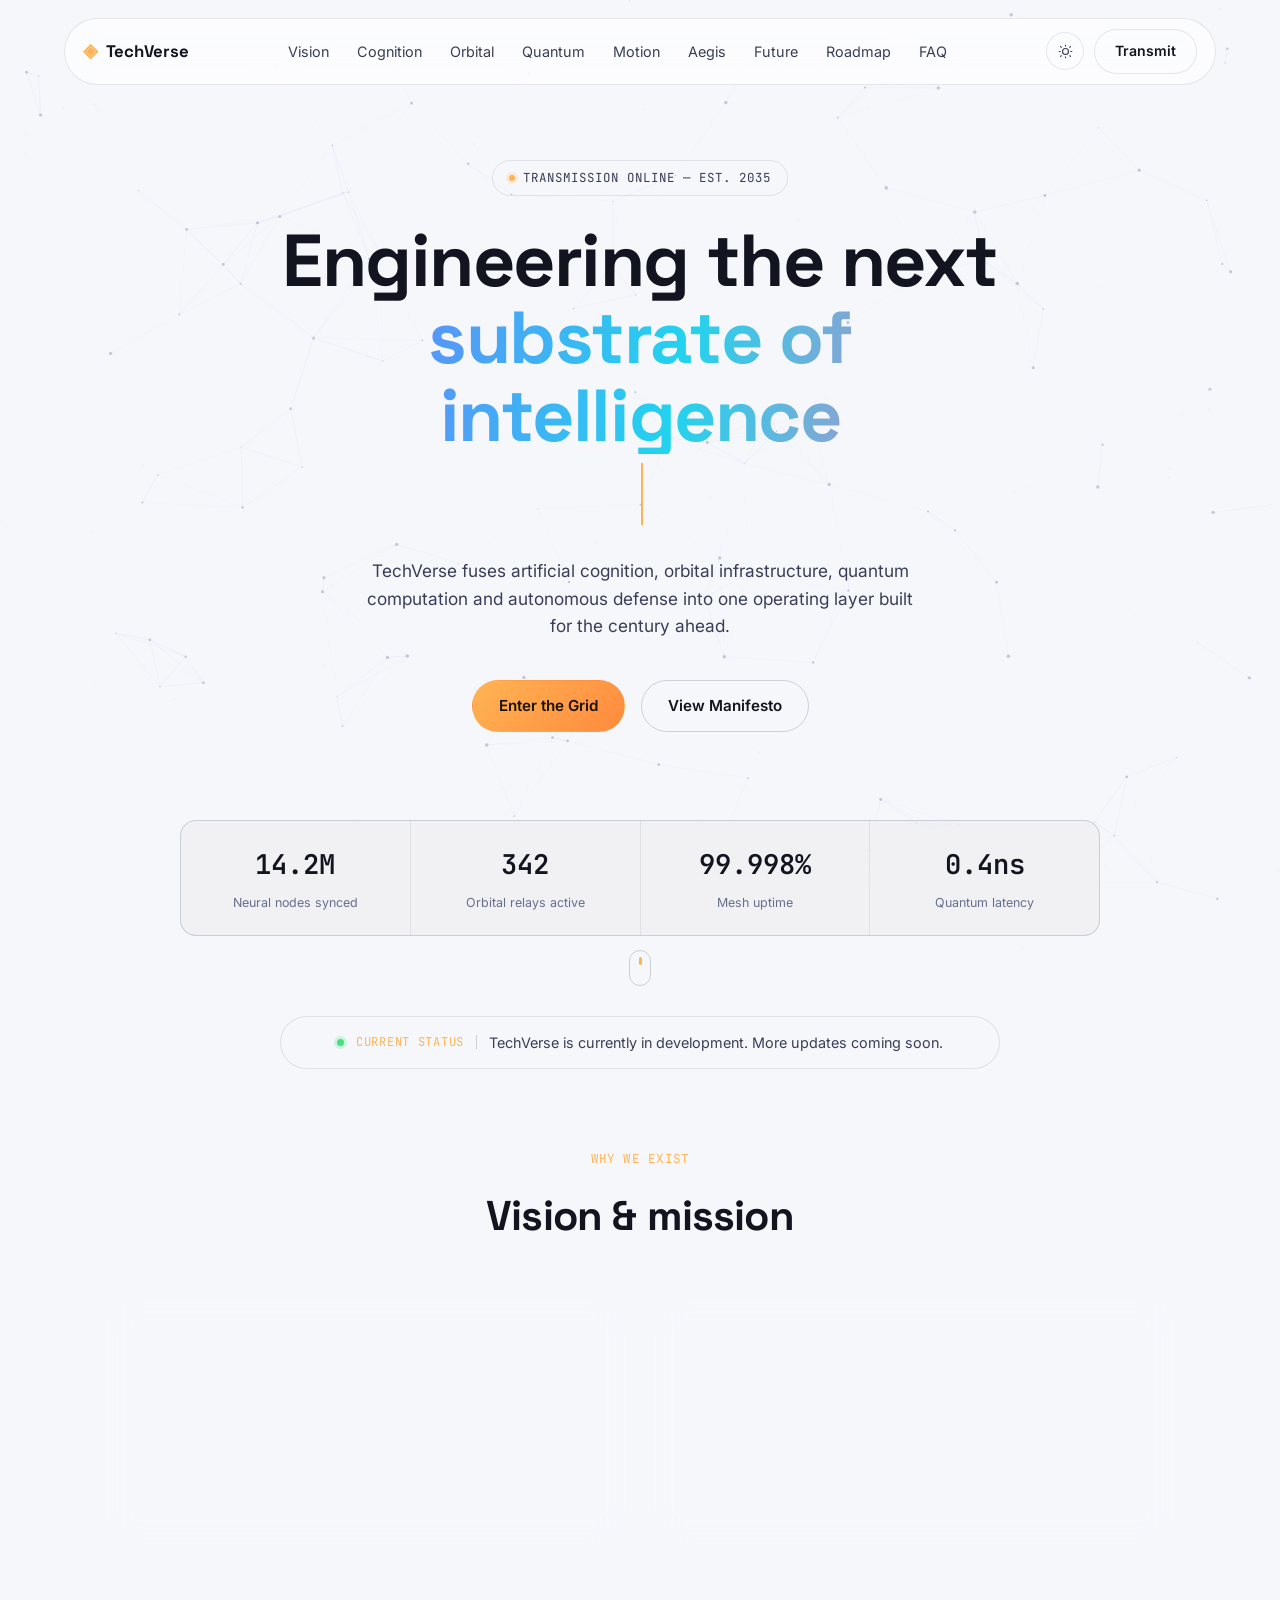
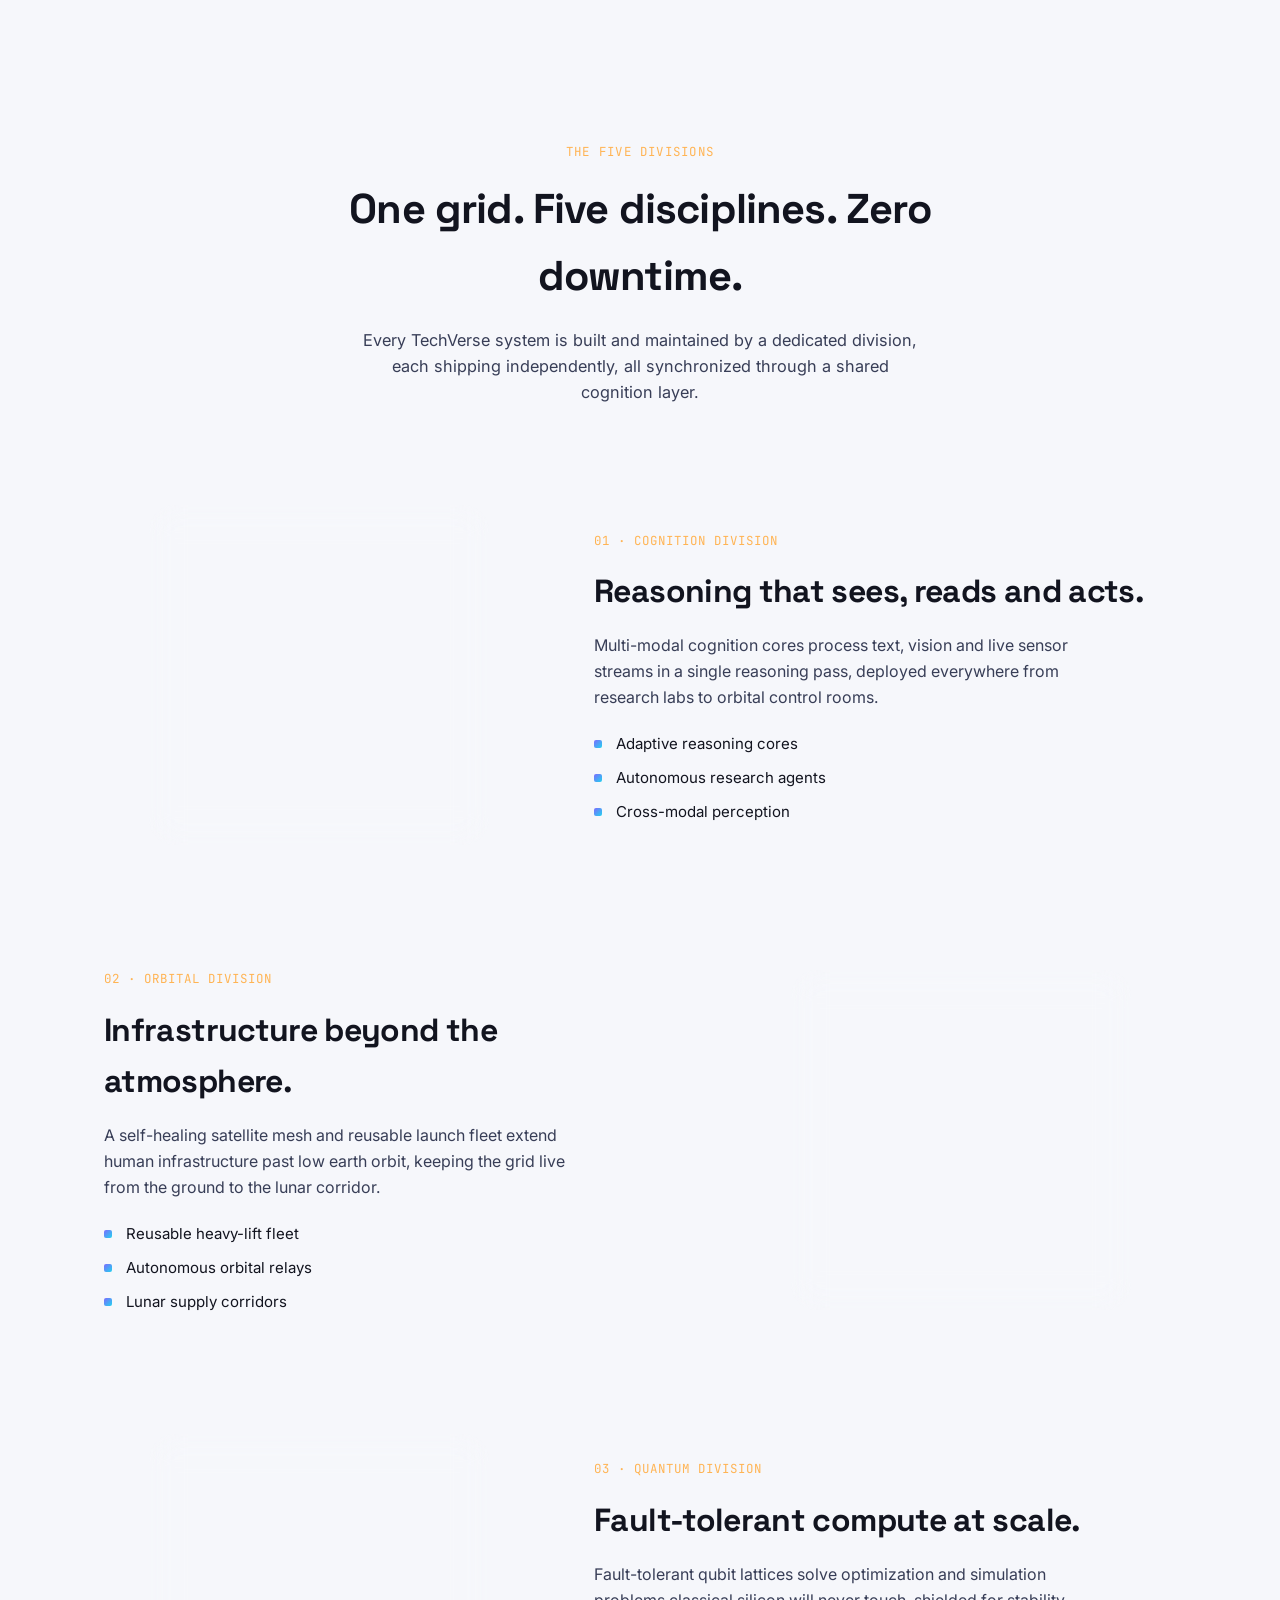
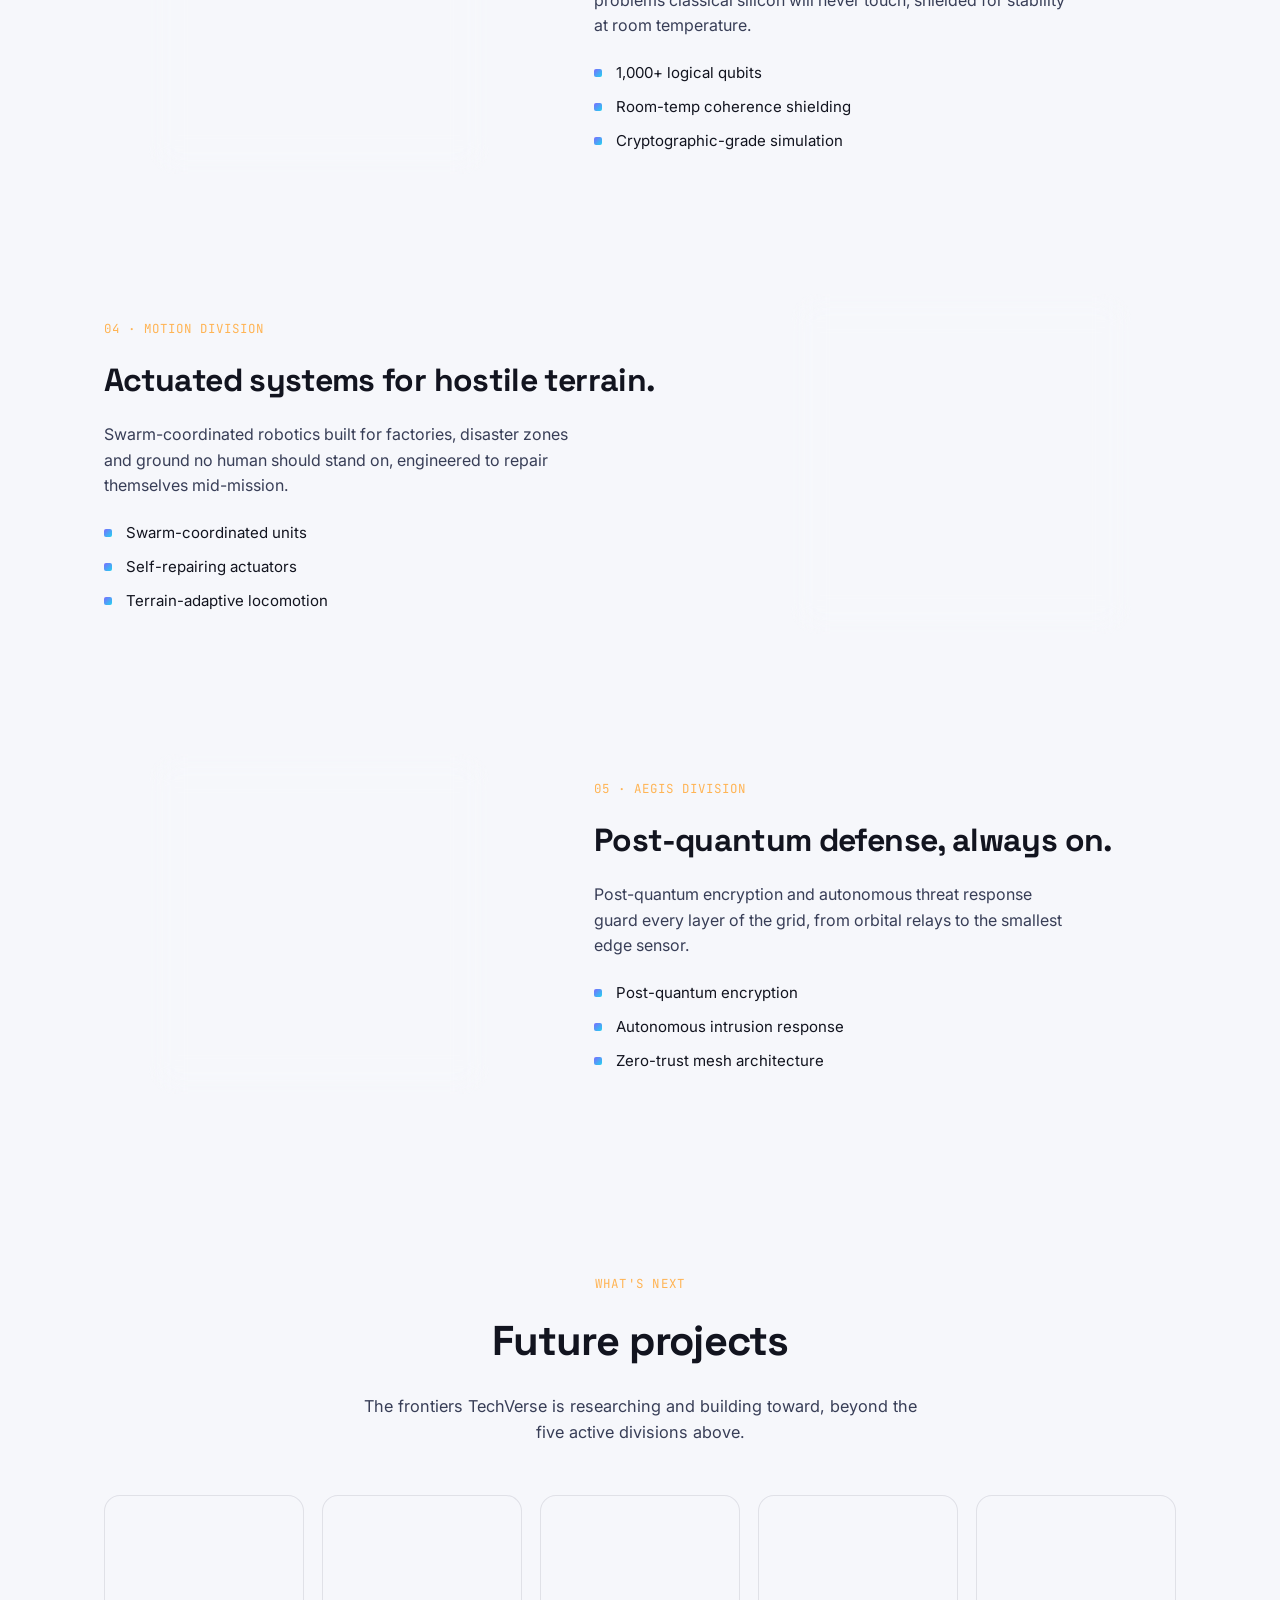
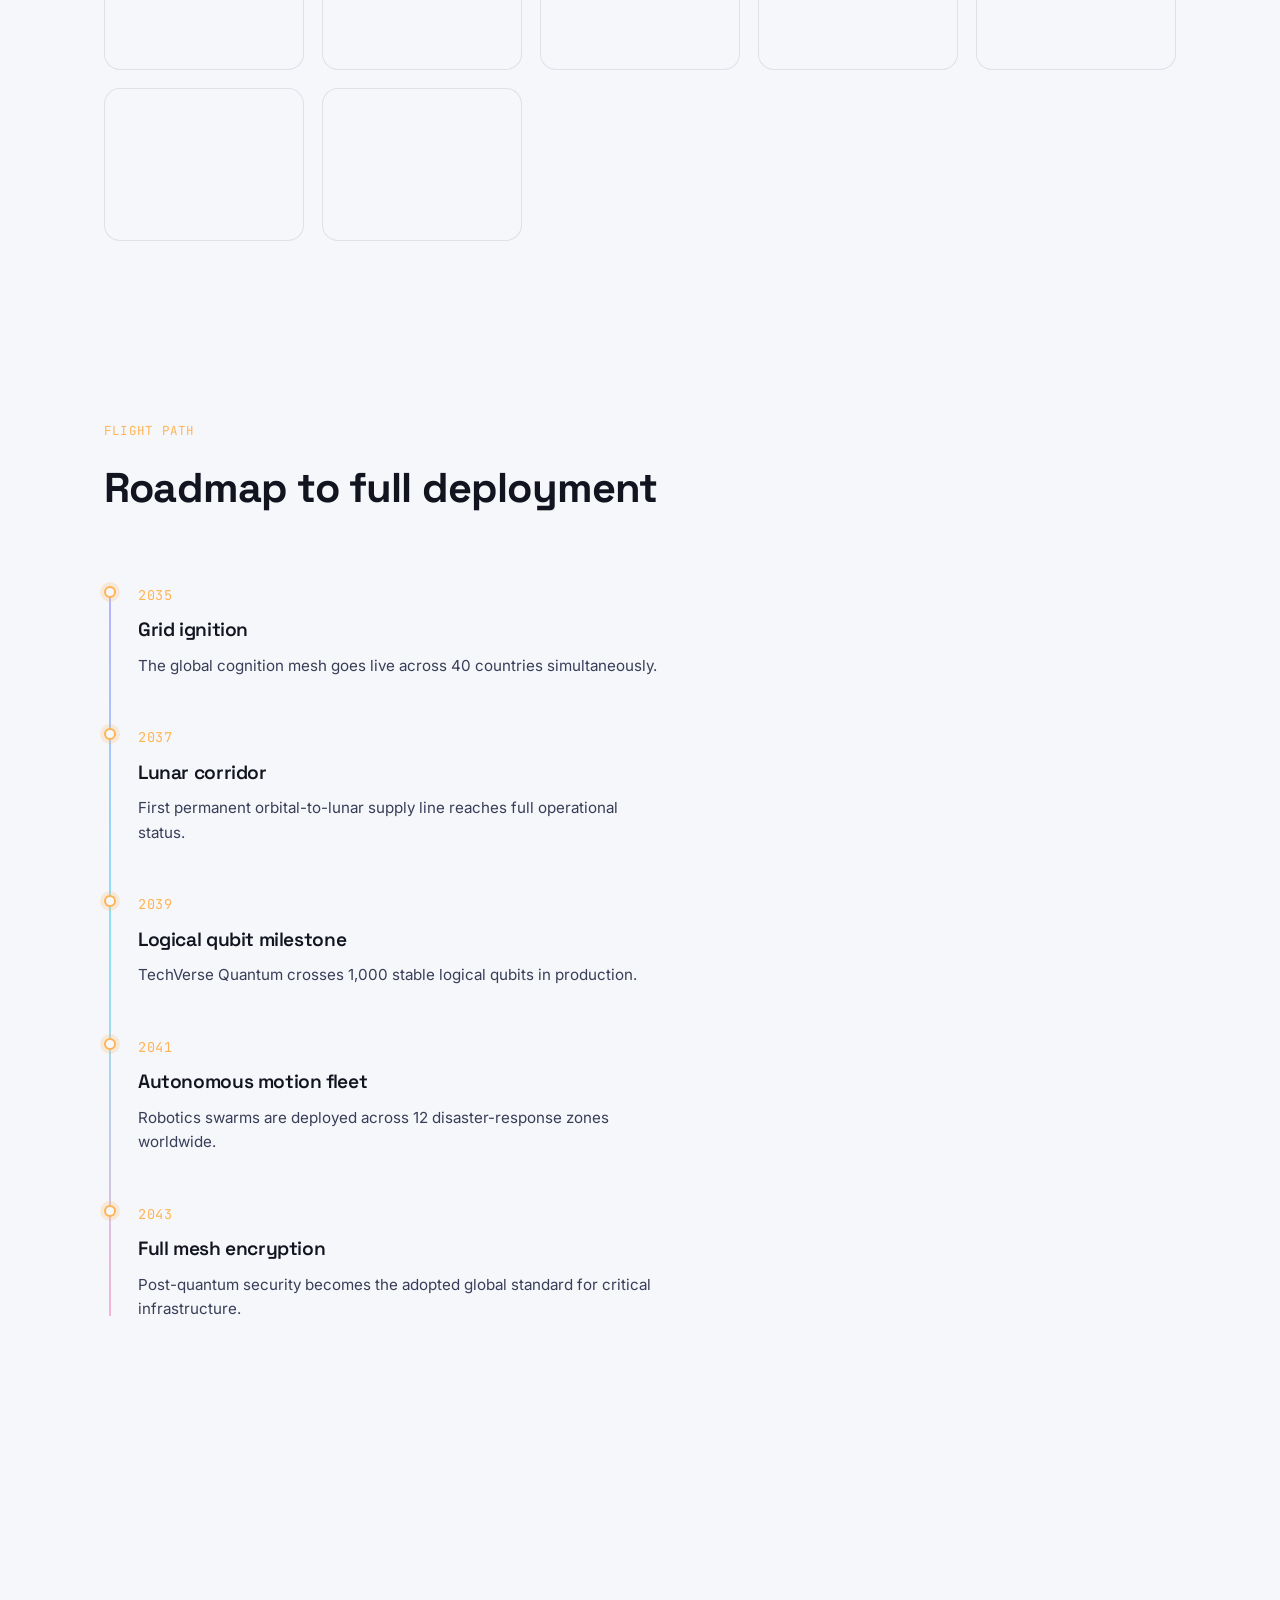
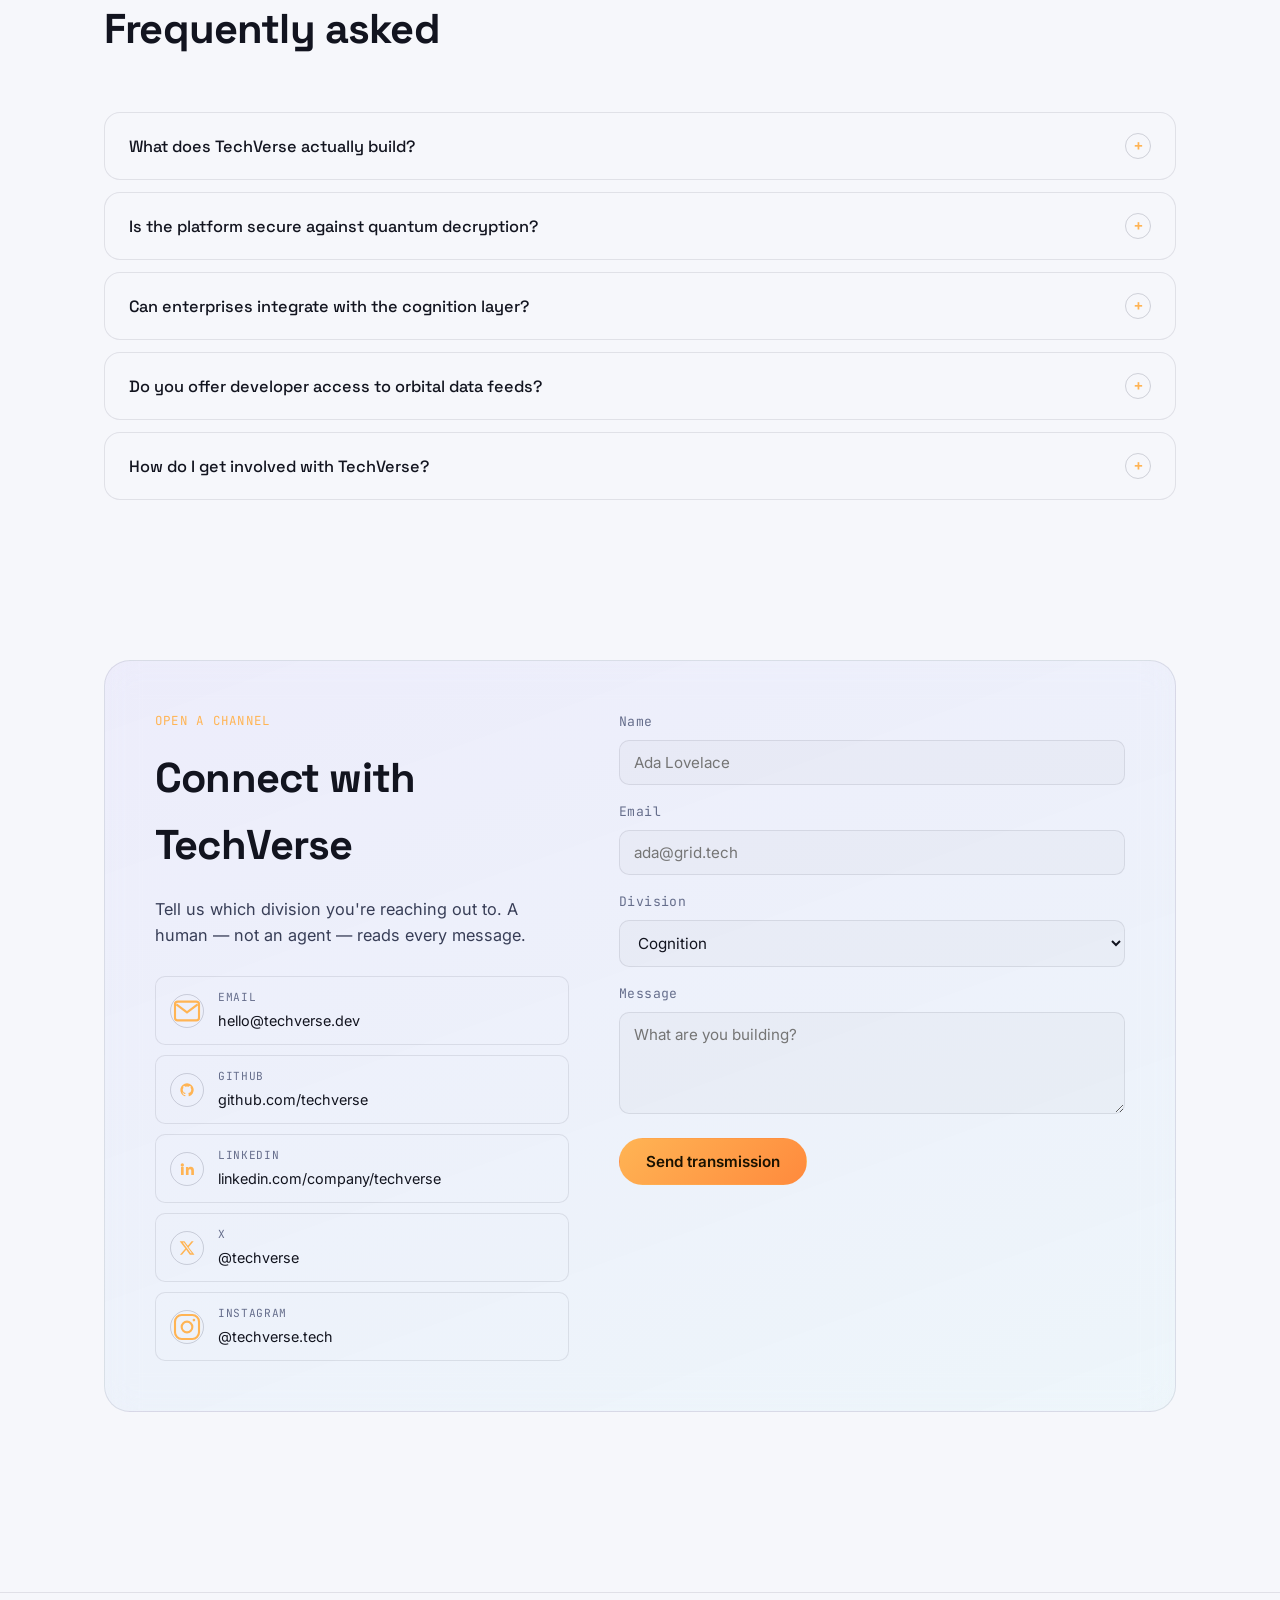
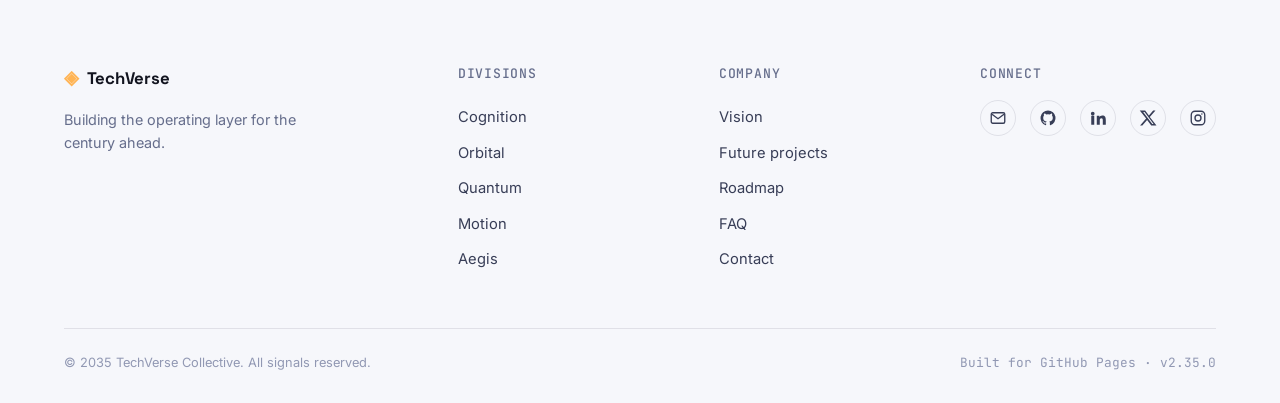
==== commit b74ef21e: "Add files via upload" ====
--- a/index.html
+++ b/index.html
@@ -4,7 +4,7 @@
 <meta charset="UTF-8">
 <meta name="viewport" content="width=device-width, initial-scale=1.0">
 <title>TechVerse — Engineering the Next Substrate of Intelligence</title>
-<meta name="description" content="TechVerse fuses artificial cognition, orbital infrastructure, quantum computing, robotics and cybersecurity into a single operating layer for the century ahead.">
+<meta name="description" content="TechVerse builds space technology, artificial intelligence, advanced engineering and long-term Dyson Sphere research to contribute to humanity's long-term future.">
 
 <link rel="icon" href="data:image/svg+xml,<svg xmlns=%22http://www.w3.org/2000/svg%22 viewBox=%220 0 100 100%22><text y=%22.9em%22 font-size=%2290%22>◈</text></svg>">
 
@@ -13,10 +13,23 @@
 <link href="https://fonts.googleapis.com/css2?family=Space+Grotesk:wght@400;500;600;700&family=Inter:wght@400;500;600;700&family=JetBrains+Mono:wght@400;500;600&display=swap" rel="stylesheet">
 
 <link rel="stylesheet" href="style.css">
+<noscript><style>
+  .loader { display: none !important; }
+  main, .nav, .footer { opacity: 1 !important; transform: none !important; }
+  [data-reveal] { opacity: 1 !important; transform: none !important; }
+</style></noscript>
 </head>
 <body>
 
-<!-- Backdrop canvas for ambient constellation field -->
+<!-- ===================== LOADER ===================== -->
+<div class="loader" id="loader" aria-hidden="true">
+  <div class="loader__mark">◈</div>
+  <div class="loader__bar"><span></span></div>
+  <p class="loader__label mono">Initializing grid…</p>
+</div>
+
+<!-- Backdrop canvases for ambient star-field + constellation -->
+<canvas id="stars-canvas"></canvas>
 <canvas id="field-canvas"></canvas>
 
 <!-- ===================== NAV ===================== -->
@@ -28,11 +41,13 @@
     </a>
 
     <nav class="nav__links" id="navLinks">
+      <a href="#vision">Vision</a>
       <a href="#ai">Cognition</a>
       <a href="#space">Orbital</a>
       <a href="#quantum">Quantum</a>
       <a href="#robotics">Motion</a>
       <a href="#cyber">Aegis</a>
+      <a href="#future">Future</a>
       <a href="#timeline">Roadmap</a>
       <a href="#faq">FAQ</a>
     </nav>
@@ -59,8 +74,8 @@
         <span class="eyebrow__dot"></span> Transmission online — Est. 2035
       </p>
       <h1 class="hero__title" data-reveal>
-        Engineering the next<br>
-        <span class="hero__title-grad">substrate of intelligence</span>
+        <span class="hero__title-line" id="typeLine1" data-type-text="Engineering the next"></span><br>
+        <span class="hero__title-grad hero__title-line" id="typeLine2" data-type-text="substrate of intelligence"></span><span class="hero__caret" id="typeCaret" aria-hidden="true"></span>
       </h1>
       <p class="hero__sub" data-reveal>
         TechVerse fuses artificial cognition, orbital infrastructure, quantum
@@ -92,7 +107,48 @@
       </div>
     </div>
 
+    <div class="floaters" id="heroFloaters" aria-hidden="true"></div>
+
     <a href="#ai" class="scroll-cue" aria-label="Scroll to content"><span></span></a>
+  </section>
+
+  <!-- ===================== STATUS STRIP ===================== -->
+  <section class="status-strip" data-reveal>
+    <span class="status-strip__dot"></span>
+    <span class="status-strip__label mono">Current status</span>
+    <span class="status-strip__divider" aria-hidden="true"></span>
+    <span class="status-strip__text">TechVerse is currently in development. More updates coming soon.</span>
+  </section>
+
+  <!-- ===================== VISION & MISSION ===================== -->
+  <section class="section manifesto" id="vision">
+    <p class="section__eyebrow" data-reveal>Why we exist</p>
+    <h2 class="section__title" data-reveal>Vision &amp; mission</h2>
+
+    <div class="manifesto__grid">
+      <div class="manifesto__card" data-reveal>
+        <div class="manifesto__icon">
+          <svg viewBox="0 0 24 24" fill="none" stroke="currentColor" stroke-width="1.6"><path d="M2 12s3.5-7 10-7 10 7 10 7-3.5 7-10 7-10-7-10-7Z"/><circle cx="12" cy="12" r="3.2"/></svg>
+        </div>
+        <span class="manifesto__tag">Vision</span>
+        <p class="manifesto__text">
+          To contribute to humanity's long-term future through space
+          technology, artificial intelligence, advanced engineering, and
+          the long-term goal of Dyson Sphere technology.
+        </p>
+      </div>
+
+      <div class="manifesto__card" data-reveal>
+        <div class="manifesto__icon">
+          <svg viewBox="0 0 24 24" fill="none" stroke="currentColor" stroke-width="1.6"><path d="M12 2 3 7v6c0 5 4 8.5 9 9 5-.5 9-4 9-9V7l-9-5Z"/><path d="M8.5 12.5l2.3 2.3L15.5 10"/></svg>
+        </div>
+        <span class="manifesto__tag">Mission</span>
+        <p class="manifesto__text">
+          Build technologies that improve humanity every day through
+          innovation, research, and engineering excellence.
+        </p>
+      </div>
+    </div>
   </section>
 
   <!-- ===================== DIVISIONS INTRO ===================== -->
@@ -247,6 +303,67 @@
     </div>
   </section>
 
+  <!-- ===================== FUTURE PROJECTS ===================== -->
+  <section class="section future-section" id="future">
+    <p class="section__eyebrow" data-reveal>What's next</p>
+    <h2 class="section__title" data-reveal>Future projects</h2>
+    <p class="section__desc" data-reveal>
+      The frontiers TechVerse is researching and building toward, beyond
+      the five active divisions above.
+    </p>
+
+    <div class="future-grid">
+      <div class="future-card" data-reveal>
+        <div class="future-card__icon">
+          <svg viewBox="0 0 24 24" fill="none" stroke="currentColor" stroke-width="1.6"><path d="M12 2 3 7v6c0 5 4 8.5 9 9 5-.5 9-4 9-9V7l-9-5Z"/></svg>
+        </div>
+        <h3 class="future-card__title">Space Infrastructure</h3>
+      </div>
+
+      <div class="future-card" data-reveal>
+        <div class="future-card__icon">
+          <svg viewBox="0 0 24 24" fill="none" stroke="currentColor" stroke-width="1.6"><circle cx="12" cy="12" r="3.5"/><circle cx="12" cy="12" r="9"/><path d="M12 3v3M12 18v3M3 12h3M18 12h3"/></svg>
+        </div>
+        <h3 class="future-card__title">Dyson Sphere Research &amp; Concepts</h3>
+      </div>
+
+      <div class="future-card" data-reveal>
+        <div class="future-card__icon">
+          <svg viewBox="0 0 24 24" fill="none" stroke="currentColor" stroke-width="1.6"><circle cx="12" cy="6" r="2.4"/><circle cx="6" cy="16" r="2.4"/><circle cx="18" cy="16" r="2.4"/><path d="M12 8.4 6 13.8M12 8.4l6 5.4M8 16.5h8" opacity="0.6"/></svg>
+        </div>
+        <h3 class="future-card__title">Artificial Intelligence</h3>
+      </div>
+
+      <div class="future-card" data-reveal>
+        <div class="future-card__icon">
+          <svg viewBox="0 0 24 24" fill="none" stroke="currentColor" stroke-width="1.6"><rect x="7" y="3" width="10" height="6" rx="1.5"/><path d="M12 9v4M8 13h8v6a2 2 0 0 1-2 2h-4a2 2 0 0 1-2-2v-6Z"/></svg>
+        </div>
+        <h3 class="future-card__title">Advanced Robotics</h3>
+      </div>
+
+      <div class="future-card" data-reveal>
+        <div class="future-card__icon">
+          <svg viewBox="0 0 24 24" fill="none" stroke="currentColor" stroke-width="1.6"><circle cx="12" cy="12" r="1.6" fill="currentColor" stroke="none"/><ellipse cx="12" cy="12" rx="9" ry="3.4"/><ellipse cx="12" cy="12" rx="9" ry="3.4" transform="rotate(60 12 12)"/><ellipse cx="12" cy="12" rx="9" ry="3.4" transform="rotate(120 12 12)"/></svg>
+        </div>
+        <h3 class="future-card__title">Quantum Computing</h3>
+      </div>
+
+      <div class="future-card" data-reveal>
+        <div class="future-card__icon">
+          <svg viewBox="0 0 24 24" fill="none" stroke="currentColor" stroke-width="1.6"><path d="M13 2 4 14h6l-1 8 9-12h-6l1-8Z" stroke-linejoin="round"/></svg>
+        </div>
+        <h3 class="future-card__title">Sustainable Energy Systems</h3>
+      </div>
+
+      <div class="future-card" data-reveal>
+        <div class="future-card__icon">
+          <svg viewBox="0 0 24 24" fill="none" stroke="currentColor" stroke-width="1.6"><path d="M4 20c6-1 10-5 11-11" /><circle cx="17" cy="7" r="3.2"/><path d="M9 15l-3 5 5-3" opacity="0.7"/></svg>
+        </div>
+        <h3 class="future-card__title">Deep Space Technologies</h3>
+      </div>
+    </div>
+  </section>
+
   <!-- ===================== TIMELINE ===================== -->
   <section class="section timeline-section" id="timeline">
     <p class="section__eyebrow" data-reveal>Flight path</p>
@@ -355,11 +472,59 @@
     <div class="contact-card" data-reveal>
       <div class="contact-card__intro">
         <p class="section__eyebrow">Open a channel</p>
-        <h2 class="section__title">Transmit a message</h2>
+        <h2 class="section__title">Connect with TechVerse</h2>
         <p class="section__desc">
           Tell us which division you're reaching out to. A human — not an
           agent — reads every message.
         </p>
+
+        <ul class="connect-grid">
+          <li class="connect-item">
+            <span class="connect-item__icon">
+              <svg viewBox="0 0 24 24" fill="none" stroke="currentColor" stroke-width="1.6"><rect x="3" y="5" width="18" height="14" rx="2"/><path d="m4 7 8 6 8-6"/></svg>
+            </span>
+            <span class="connect-item__meta">
+              <span class="connect-item__label mono">Email</span>
+              <span class="connect-item__value">hello@techverse.dev</span>
+            </span>
+          </li>
+          <li class="connect-item">
+            <span class="connect-item__icon">
+              <svg viewBox="0 0 24 24" width="16" height="16" fill="currentColor"><path d="M12 2a10 10 0 0 0-3.16 19.5c.5.1.68-.22.68-.48v-1.7c-2.78.6-3.37-1.34-3.37-1.34-.46-1.16-1.11-1.47-1.11-1.47-.9-.62.07-.6.07-.6 1 .07 1.53 1.03 1.53 1.03.9 1.52 2.34 1.08 2.91.83.09-.65.35-1.08.63-1.33-2.22-.25-4.56-1.11-4.56-4.94 0-1.09.39-1.98 1.03-2.68-.1-.26-.45-1.28.1-2.66 0 0 .84-.27 2.75 1.02a9.6 9.6 0 0 1 5 0c1.91-1.3 2.75-1.02 2.75-1.02.55 1.38.2 2.4.1 2.66.64.7 1.03 1.6 1.03 2.68 0 3.84-2.35 4.68-4.58 4.93.36.31.68.92.68 1.85v2.75c0 .27.18.58.69.48A10 10 0 0 0 12 2Z"/></svg>
+            </span>
+            <span class="connect-item__meta">
+              <span class="connect-item__label mono">GitHub</span>
+              <span class="connect-item__value">github.com/techverse</span>
+            </span>
+          </li>
+          <li class="connect-item">
+            <span class="connect-item__icon">
+              <svg viewBox="0 0 24 24" width="16" height="16" fill="currentColor"><path d="M4.98 3.5a2.5 2.5 0 1 1 0 5 2.5 2.5 0 0 1 0-5ZM3 9h4v12H3V9Zm7 0h3.8v1.7h.05c.53-1 1.83-2 3.77-2 4.03 0 4.78 2.65 4.78 6.1V21h-4v-5.6c0-1.34-.02-3.06-1.87-3.06-1.87 0-2.16 1.46-2.16 2.96V21h-4V9Z"/></svg>
+            </span>
+            <span class="connect-item__meta">
+              <span class="connect-item__label mono">LinkedIn</span>
+              <span class="connect-item__value">linkedin.com/company/techverse</span>
+            </span>
+          </li>
+          <li class="connect-item">
+            <span class="connect-item__icon">
+              <svg viewBox="0 0 24 24" width="16" height="16" fill="currentColor"><path d="M18.9 2H22l-7.6 8.7L23.3 22h-7l-5.5-7.2L4.5 22H1.4l8.1-9.3L1 2h7.2l5 6.6L18.9 2Zm-1.2 18h1.7L7.4 3.9H5.6L17.7 20Z"/></svg>
+            </span>
+            <span class="connect-item__meta">
+              <span class="connect-item__label mono">X</span>
+              <span class="connect-item__value">@techverse</span>
+            </span>
+          </li>
+          <li class="connect-item">
+            <span class="connect-item__icon">
+              <svg viewBox="0 0 24 24" fill="none" stroke="currentColor" stroke-width="1.6"><rect x="3" y="3" width="18" height="18" rx="5"/><circle cx="12" cy="12" r="4"/><circle cx="17.2" cy="6.8" r="1" fill="currentColor" stroke="none"/></svg>
+            </span>
+            <span class="connect-item__meta">
+              <span class="connect-item__label mono">Instagram</span>
+              <span class="connect-item__value">@techverse.tech</span>
+            </span>
+          </li>
+        </ul>
       </div>
 
       <form class="contact-form" id="contactForm" novalidate>
@@ -390,6 +555,13 @@
           <span class="btn__label">Send transmission</span>
         </button>
         <p class="contact-form__status" id="formStatus" role="status" aria-live="polite"></p>
+
+        <div class="contact-form__success" id="formSuccess" role="status" aria-live="polite">
+          <span class="contact-form__success-icon">
+            <svg viewBox="0 0 24 24" fill="none" stroke="currentColor" stroke-width="2"><path d="M5 13l4 4L19 7"/></svg>
+          </span>
+          <span class="contact-form__success-text" id="formSuccessText"></span>
+        </div>
       </form>
     </div>
   </section>
@@ -418,6 +590,8 @@
 
     <div class="footer__col">
       <h4>Company</h4>
+      <a href="#vision">Vision</a>
+      <a href="#future">Future projects</a>
       <a href="#timeline">Roadmap</a>
       <a href="#faq">FAQ</a>
       <a href="#contact">Contact</a>
@@ -426,8 +600,8 @@
     <div class="footer__col">
       <h4>Connect</h4>
       <div class="footer__socials">
-        <a href="#" aria-label="X / Twitter">
-          <svg viewBox="0 0 24 24" width="18" height="18" fill="currentColor"><path d="M18.9 2H22l-7.6 8.7L23.3 22h-7l-5.5-7.2L4.5 22H1.4l8.1-9.3L1 2h7.2l5 6.6L18.9 2Zm-1.2 18h1.7L7.4 3.9H5.6L17.7 20Z"/></svg>
+        <a href="mailto:hello@techverse.dev" aria-label="Email">
+          <svg viewBox="0 0 24 24" width="18" height="18" fill="none" stroke="currentColor" stroke-width="1.8"><rect x="3" y="5" width="18" height="14" rx="2"/><path d="m4 7 8 6 8-6"/></svg>
         </a>
         <a href="#" aria-label="GitHub">
           <svg viewBox="0 0 24 24" width="18" height="18" fill="currentColor"><path d="M12 2a10 10 0 0 0-3.16 19.5c.5.1.68-.22.68-.48v-1.7c-2.78.6-3.37-1.34-3.37-1.34-.46-1.16-1.11-1.47-1.11-1.47-.9-.62.07-.6.07-.6 1 .07 1.53 1.03 1.53 1.03.9 1.52 2.34 1.08 2.91.83.09-.65.35-1.08.63-1.33-2.22-.25-4.56-1.11-4.56-4.94 0-1.09.39-1.98 1.03-2.68-.1-.26-.45-1.28.1-2.66 0 0 .84-.27 2.75 1.02a9.6 9.6 0 0 1 5 0c1.91-1.3 2.75-1.02 2.75-1.02.55 1.38.2 2.4.1 2.66.64.7 1.03 1.6 1.03 2.68 0 3.84-2.35 4.68-4.58 4.93.36.31.68.92.68 1.85v2.75c0 .27.18.58.69.48A10 10 0 0 0 12 2Z"/></svg>
@@ -435,6 +609,12 @@
         <a href="#" aria-label="LinkedIn">
           <svg viewBox="0 0 24 24" width="18" height="18" fill="currentColor"><path d="M4.98 3.5a2.5 2.5 0 1 1 0 5 2.5 2.5 0 0 1 0-5ZM3 9h4v12H3V9Zm7 0h3.8v1.7h.05c.53-1 1.83-2 3.77-2 4.03 0 4.78 2.65 4.78 6.1V21h-4v-5.6c0-1.34-.02-3.06-1.87-3.06-1.87 0-2.16 1.46-2.16 2.96V21h-4V9Z"/></svg>
         </a>
+        <a href="#" aria-label="X / Twitter">
+          <svg viewBox="0 0 24 24" width="18" height="18" fill="currentColor"><path d="M18.9 2H22l-7.6 8.7L23.3 22h-7l-5.5-7.2L4.5 22H1.4l8.1-9.3L1 2h7.2l5 6.6L18.9 2Zm-1.2 18h1.7L7.4 3.9H5.6L17.7 20Z"/></svg>
+        </a>
+        <a href="#" aria-label="Instagram">
+          <svg viewBox="0 0 24 24" width="18" height="18" fill="none" stroke="currentColor" stroke-width="1.8"><rect x="3" y="3" width="18" height="18" rx="5"/><circle cx="12" cy="12" r="4"/><circle cx="17.2" cy="6.8" r="1" fill="currentColor" stroke="none"/></svg>
+        </a>
       </div>
     </div>
   </div>
--- a/style.css
+++ b/style.css
@@ -697,6 +697,372 @@
 }
 
 /* =========================================================
+   Loader
+   ========================================================= */
+body { opacity: 1; }
+body.is-loading { overflow: hidden; }
+
+.loader {
+  position: fixed;
+  inset: 0;
+  z-index: 1000;
+  display: flex;
+  flex-direction: column;
+  align-items: center;
+  justify-content: center;
+  gap: 18px;
+  background: var(--bg-void);
+  transition: opacity 0.6s var(--ease), visibility 0.6s var(--ease);
+}
+.loader__mark {
+  font-family: var(--font-display);
+  font-size: 2.6rem;
+  color: var(--signal);
+  animation: loader-pulse 1.4s ease-in-out infinite;
+}
+.loader__bar {
+  width: 160px;
+  height: 3px;
+  border-radius: 999px;
+  background: var(--border-soft);
+  overflow: hidden;
+}
+.loader__bar span {
+  display: block;
+  width: 40%;
+  height: 100%;
+  background: linear-gradient(90deg, var(--aurora-1), var(--aurora-2), var(--signal));
+  animation: loader-sweep 1.1s ease-in-out infinite;
+}
+.loader__label {
+  font-size: 0.78rem;
+  letter-spacing: 0.08em;
+  text-transform: uppercase;
+  color: var(--ink-400);
+}
+@keyframes loader-pulse {
+  0%, 100% { opacity: 1; transform: scale(1); }
+  50% { opacity: .5; transform: scale(0.9); }
+}
+@keyframes loader-sweep {
+  0% { transform: translateX(-120%); }
+  100% { transform: translateX(360%); }
+}
+.loader.is-hidden {
+  opacity: 0;
+  visibility: hidden;
+  pointer-events: none;
+}
+
+/* Content fade-in once loader clears (smooth page transition) */
+main, .nav, .footer {
+  opacity: 0;
+  transform: translateY(10px);
+  transition: opacity 0.8s var(--ease), transform 0.8s var(--ease);
+}
+body.is-loaded main,
+body.is-loaded .nav,
+body.is-loaded .footer {
+  opacity: 1;
+  transform: translateY(0);
+}
+
+/* =========================================================
+   Parallax star-field (behind constellation canvas)
+   ========================================================= */
+#stars-canvas {
+  position: fixed;
+  inset: -10% 0 0 0;
+  width: 100%;
+  height: 120%;
+  z-index: 0;
+  opacity: 0.7;
+  pointer-events: none;
+  will-change: transform;
+}
+
+/* =========================================================
+   Floating ambient particles
+   ========================================================= */
+.floaters {
+  position: absolute;
+  inset: 0;
+  overflow: hidden;
+  pointer-events: none;
+  z-index: 0;
+}
+.floater {
+  position: absolute;
+  bottom: -10px;
+  width: var(--fs, 4px);
+  height: var(--fs, 4px);
+  border-radius: 50%;
+  background: var(--signal);
+  opacity: 0;
+  filter: blur(0.3px);
+  box-shadow: 0 0 8px 1px var(--signal-dim);
+  animation: float-up var(--fdur, 10s) linear infinite;
+  animation-delay: var(--fdelay, 0s);
+}
+@keyframes float-up {
+  0% { transform: translateY(0) translateX(0); opacity: 0; }
+  10% { opacity: 0.8; }
+  90% { opacity: 0.5; }
+  100% { transform: translateY(-115vh) translateX(var(--fx, 30px)); opacity: 0; }
+}
+
+/* =========================================================
+   Hero typewriter
+   ========================================================= */
+.hero__title-line { display: inline-block; }
+.hero__caret {
+  display: inline-block;
+  width: 2px;
+  height: 0.85em;
+  background: var(--signal);
+  margin-left: 4px;
+  vertical-align: -0.1em;
+  animation: caret-blink 0.9s step-end infinite;
+}
+.hero__caret.is-done { animation: caret-blink 0.9s step-end infinite, caret-fade 1.5s 2.5s forwards; }
+@keyframes caret-blink {
+  0%, 100% { opacity: 1; }
+  50% { opacity: 0; }
+}
+@keyframes caret-fade {
+  to { opacity: 0; }
+}
+
+/* =========================================================
+   Status strip
+   ========================================================= */
+.status-strip {
+  max-width: 720px;
+  margin: 0 auto;
+  padding: 14px 22px;
+  display: flex;
+  align-items: center;
+  gap: 12px;
+  flex-wrap: wrap;
+  justify-content: center;
+  text-align: center;
+  border: 1px solid var(--border-soft);
+  border-radius: 999px;
+  background: rgba(255,255,255,0.02);
+}
+.status-strip__dot {
+  width: 7px; height: 7px;
+  border-radius: 50%;
+  background: #4ade80;
+  box-shadow: 0 0 0 3px rgba(74, 222, 128, 0.22);
+  animation: pulse 2.4s ease-in-out infinite;
+  flex-shrink: 0;
+}
+.status-strip__label {
+  font-size: 0.76rem;
+  letter-spacing: 0.06em;
+  text-transform: uppercase;
+  color: var(--signal);
+}
+.status-strip__divider {
+  width: 1px;
+  height: 14px;
+  background: var(--border-strong);
+}
+.status-strip__text {
+  font-size: 0.9rem;
+  color: var(--ink-300);
+}
+
+/* =========================================================
+   Vision & Mission (manifesto)
+   ========================================================= */
+.manifesto { padding-top: 80px; padding-bottom: 80px; text-align: center; }
+.manifesto .section__title { margin-left: auto; margin-right: auto; }
+.manifesto__grid {
+  margin-top: 50px;
+  display: grid;
+  grid-template-columns: 1fr 1fr;
+  gap: 24px;
+  text-align: left;
+}
+.manifesto__card {
+  padding: 34px;
+  border-radius: var(--radius-l);
+  border: 1px solid var(--border-soft);
+  background: linear-gradient(160deg, rgba(124,107,255,0.07), rgba(34,211,238,0.04));
+  backdrop-filter: blur(16px);
+  transition: transform var(--dur-s) var(--ease), border-color var(--dur-s) var(--ease), box-shadow var(--dur-s) var(--ease);
+}
+.manifesto__card:hover {
+  transform: translateY(-6px);
+  border-color: var(--border-strong);
+  box-shadow: 0 20px 50px -20px rgba(124, 107, 255, 0.35);
+}
+.manifesto__icon {
+  width: 46px; height: 46px;
+  border-radius: 50%;
+  border: 1px solid var(--border-strong);
+  display: flex; align-items: center; justify-content: center;
+  color: var(--signal);
+  margin-bottom: 20px;
+}
+.manifesto__icon svg { width: 22px; height: 22px; }
+.manifesto__tag {
+  display: block;
+  font-family: var(--font-mono);
+  font-size: 0.78rem;
+  text-transform: uppercase;
+  letter-spacing: 0.08em;
+  color: var(--signal);
+  margin-bottom: 10px;
+}
+.manifesto__text {
+  color: var(--ink-300);
+  font-size: 1rem;
+}
+
+/* =========================================================
+   Future Projects grid
+   ========================================================= */
+.future-section { text-align: center; }
+.future-section .section__title,
+.future-section .section__desc { margin-left: auto; margin-right: auto; }
+.future-grid {
+  margin-top: 50px;
+  display: grid;
+  grid-template-columns: repeat(auto-fit, minmax(200px, 1fr));
+  gap: 18px;
+  text-align: left;
+}
+.future-card {
+  position: relative;
+  padding: 26px 22px;
+  border-radius: var(--radius-m);
+  border: 1px solid var(--border-soft);
+  background: rgba(255,255,255,0.02);
+  perspective: 600px;
+  transform-style: preserve-3d;
+  transition: transform var(--dur-s) var(--ease), border-color var(--dur-s) var(--ease), box-shadow var(--dur-s) var(--ease);
+}
+.future-card:hover {
+  border-color: var(--signal);
+  box-shadow: 0 18px 40px -18px var(--signal-dim), 0 0 0 1px var(--signal-dim);
+}
+.future-card__icon {
+  width: 40px; height: 40px;
+  border-radius: 10px;
+  border: 1px solid var(--border-strong);
+  display: flex; align-items: center; justify-content: center;
+  color: var(--aurora-2);
+  margin-bottom: 16px;
+}
+.future-card__icon svg { width: 20px; height: 20px; }
+.future-card__title {
+  font-size: 1rem;
+  font-weight: 600;
+  line-height: 1.35;
+}
+
+/* =========================================================
+   3D tilt (applied via JS to .hud-frame and .future-card)
+   ========================================================= */
+.tilt-target {
+  transform: perspective(700px) rotateX(var(--tilt-x, 0deg)) rotateY(var(--tilt-y, 0deg));
+}
+
+/* =========================================================
+   Glow hover enhancements
+   ========================================================= */
+.btn--primary:hover { box-shadow: 0 10px 34px -6px var(--signal-dim), 0 0 22px -4px var(--signal); }
+.btn--outline:hover { box-shadow: 0 0 18px -4px var(--signal-dim); }
+.faq-item:hover { box-shadow: 0 14px 34px -22px rgba(124, 107, 255, 0.45); }
+.readout__item { transition: box-shadow var(--dur-s) var(--ease), background var(--dur-s) var(--ease); }
+.readout__item:hover { box-shadow: inset 0 0 0 1px var(--signal-dim); }
+
+/* =========================================================
+   Connect grid (contact channels)
+   ========================================================= */
+.connect-grid {
+  margin-top: 28px;
+  display: flex;
+  flex-direction: column;
+  gap: 10px;
+}
+.connect-item {
+  display: flex;
+  align-items: center;
+  gap: 14px;
+  padding: 12px 14px;
+  border-radius: var(--radius-s);
+  border: 1px solid var(--border-soft);
+  background: rgba(255,255,255,0.02);
+  transition: border-color var(--dur-s) var(--ease), transform var(--dur-s) var(--ease), box-shadow var(--dur-s) var(--ease);
+}
+.connect-item:hover {
+  border-color: var(--signal);
+  transform: translateX(4px);
+  box-shadow: 0 10px 26px -16px var(--signal-dim);
+}
+.connect-item__icon {
+  width: 34px; height: 34px;
+  flex-shrink: 0;
+  border-radius: 50%;
+  border: 1px solid var(--border-strong);
+  display: flex; align-items: center; justify-content: center;
+  color: var(--signal);
+}
+.connect-item__meta { display: flex; flex-direction: column; gap: 2px; }
+.connect-item__label {
+  font-size: 0.7rem;
+  letter-spacing: 0.06em;
+  text-transform: uppercase;
+  color: var(--ink-400);
+}
+.connect-item__value {
+  font-size: 0.9rem;
+  color: var(--ink-100);
+}
+
+/* =========================================================
+   Contact form success panel
+   ========================================================= */
+.contact-form__success {
+  display: flex;
+  align-items: center;
+  gap: 10px;
+  margin-top: 4px;
+  padding: 14px 16px;
+  border-radius: var(--radius-s);
+  border: 1px solid rgba(74, 222, 128, 0.35);
+  background: rgba(74, 222, 128, 0.08);
+  color: #86efac;
+  font-size: 0.92rem;
+  max-height: 0;
+  opacity: 0;
+  overflow: hidden;
+  padding-top: 0;
+  padding-bottom: 0;
+  border-width: 0;
+  transition: max-height 0.5s var(--ease), opacity 0.4s var(--ease), padding 0.5s var(--ease), border-width 0.3s var(--ease);
+}
+.contact-form__success.is-visible {
+  max-height: 80px;
+  opacity: 1;
+  padding-top: 14px;
+  padding-bottom: 14px;
+  border-width: 1px;
+}
+.contact-form__success-icon {
+  flex-shrink: 0;
+  width: 22px; height: 22px;
+  border-radius: 50%;
+  background: rgba(74, 222, 128, 0.18);
+  display: flex; align-items: center; justify-content: center;
+}
+.contact-form__success-icon svg { width: 13px; height: 13px; }
+
+/* =========================================================
    Scroll reveal
    ========================================================= */
 [data-reveal] {
@@ -712,12 +1078,19 @@
 /* =========================================================
    Responsive
    ========================================================= */
+@media (max-width: 1080px) {
+  .nav__links { gap: 18px; font-size: 0.86rem; }
+}
+
 @media (max-width: 900px) {
   .division, .contact-card { grid-template-columns: 1fr; }
   .division--reverse { direction: ltr; }
   .division__media { order: -1; }
   .footer__top { grid-template-columns: 1fr 1fr; }
   .readout { grid-template-columns: repeat(2, 1fr); }
+  .manifesto__grid { grid-template-columns: 1fr; }
+  .status-strip { flex-direction: column; gap: 6px; padding: 16px 22px; }
+  .status-strip__divider { display: none; }
 }
 
 @media (max-width: 720px) {
@@ -741,4 +1114,14 @@
   .footer__top { grid-template-columns: 1fr; }
   .contact-card { padding: 30px 22px; }
   .hero { padding-top: 130px; }
-}
+  .future-grid { grid-template-columns: 1fr 1fr; }
+}
+
+@media (max-width: 480px) {
+  .future-grid { grid-template-columns: 1fr; }
+}
+
+/* Disable heavy tilt / parallax transforms on touch devices for performance */
+@media (hover: none) {
+  .tilt-target { transform: none !important; }
+}
